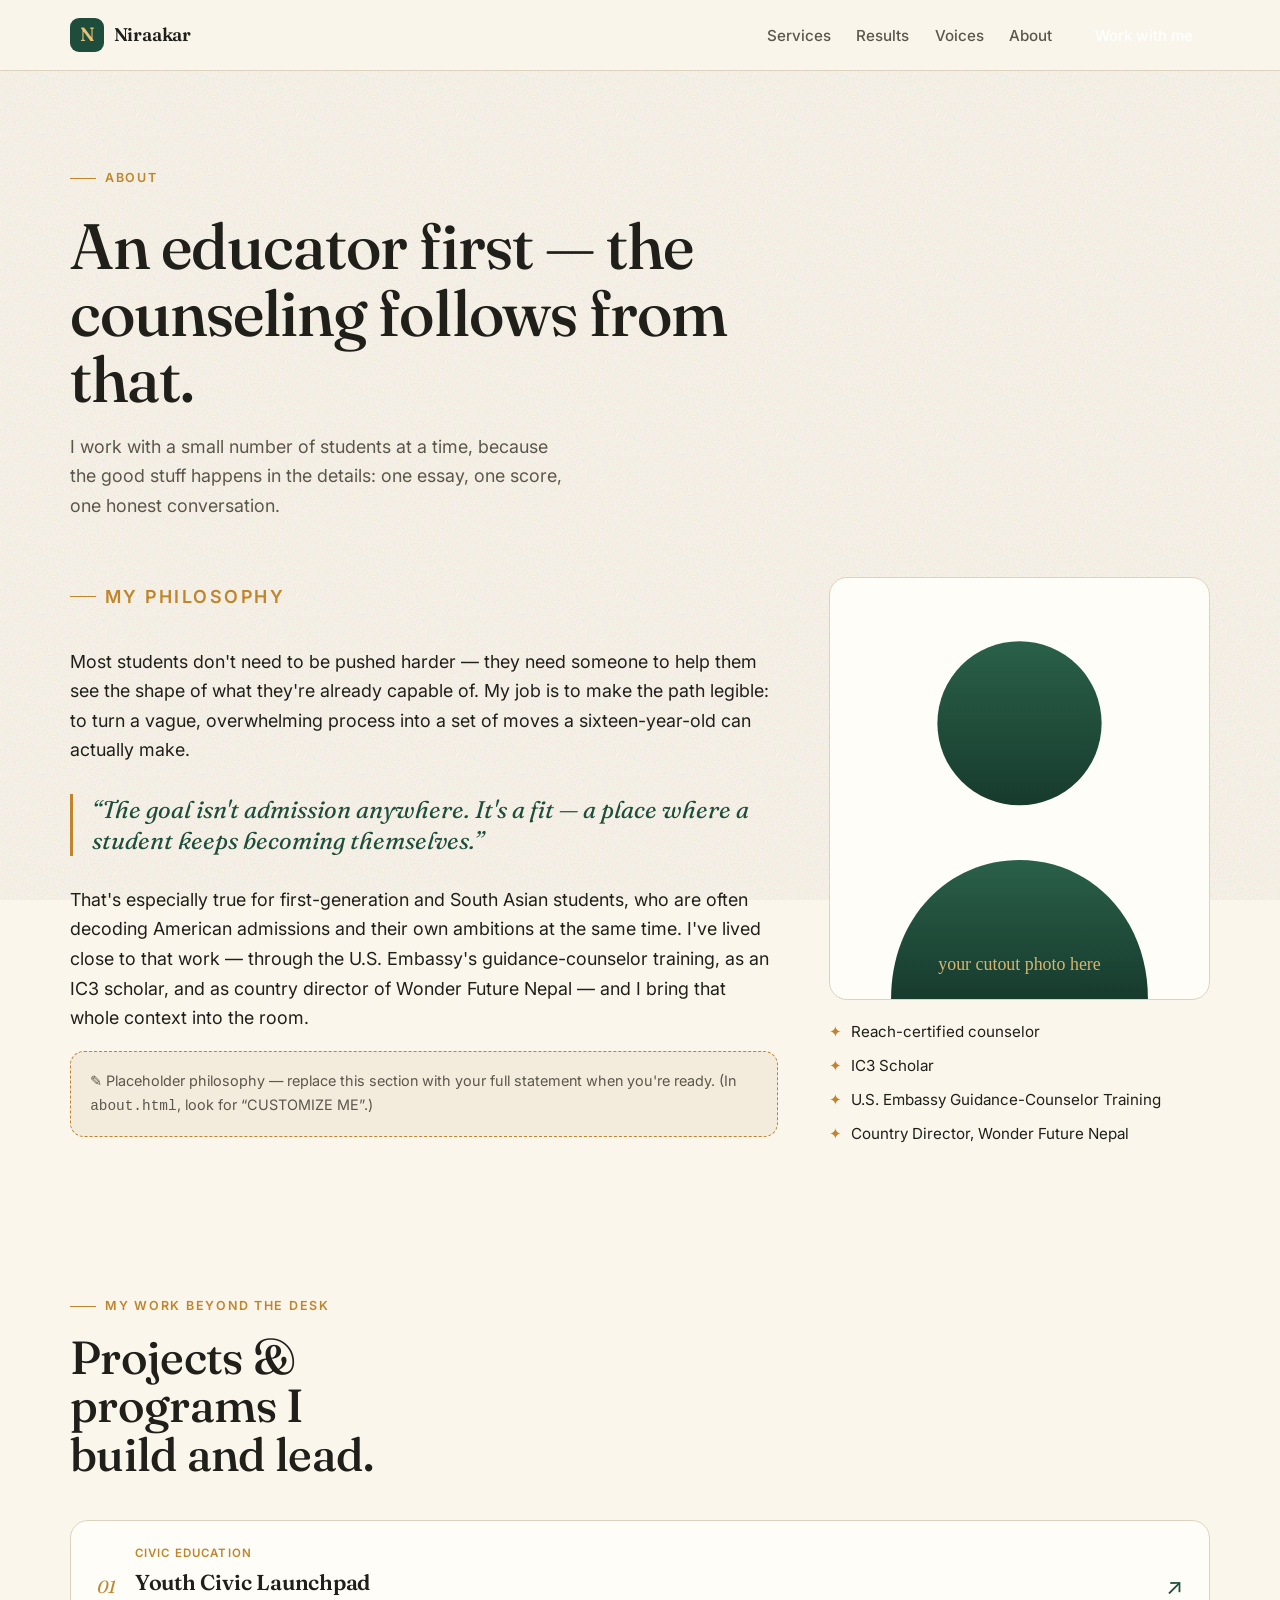
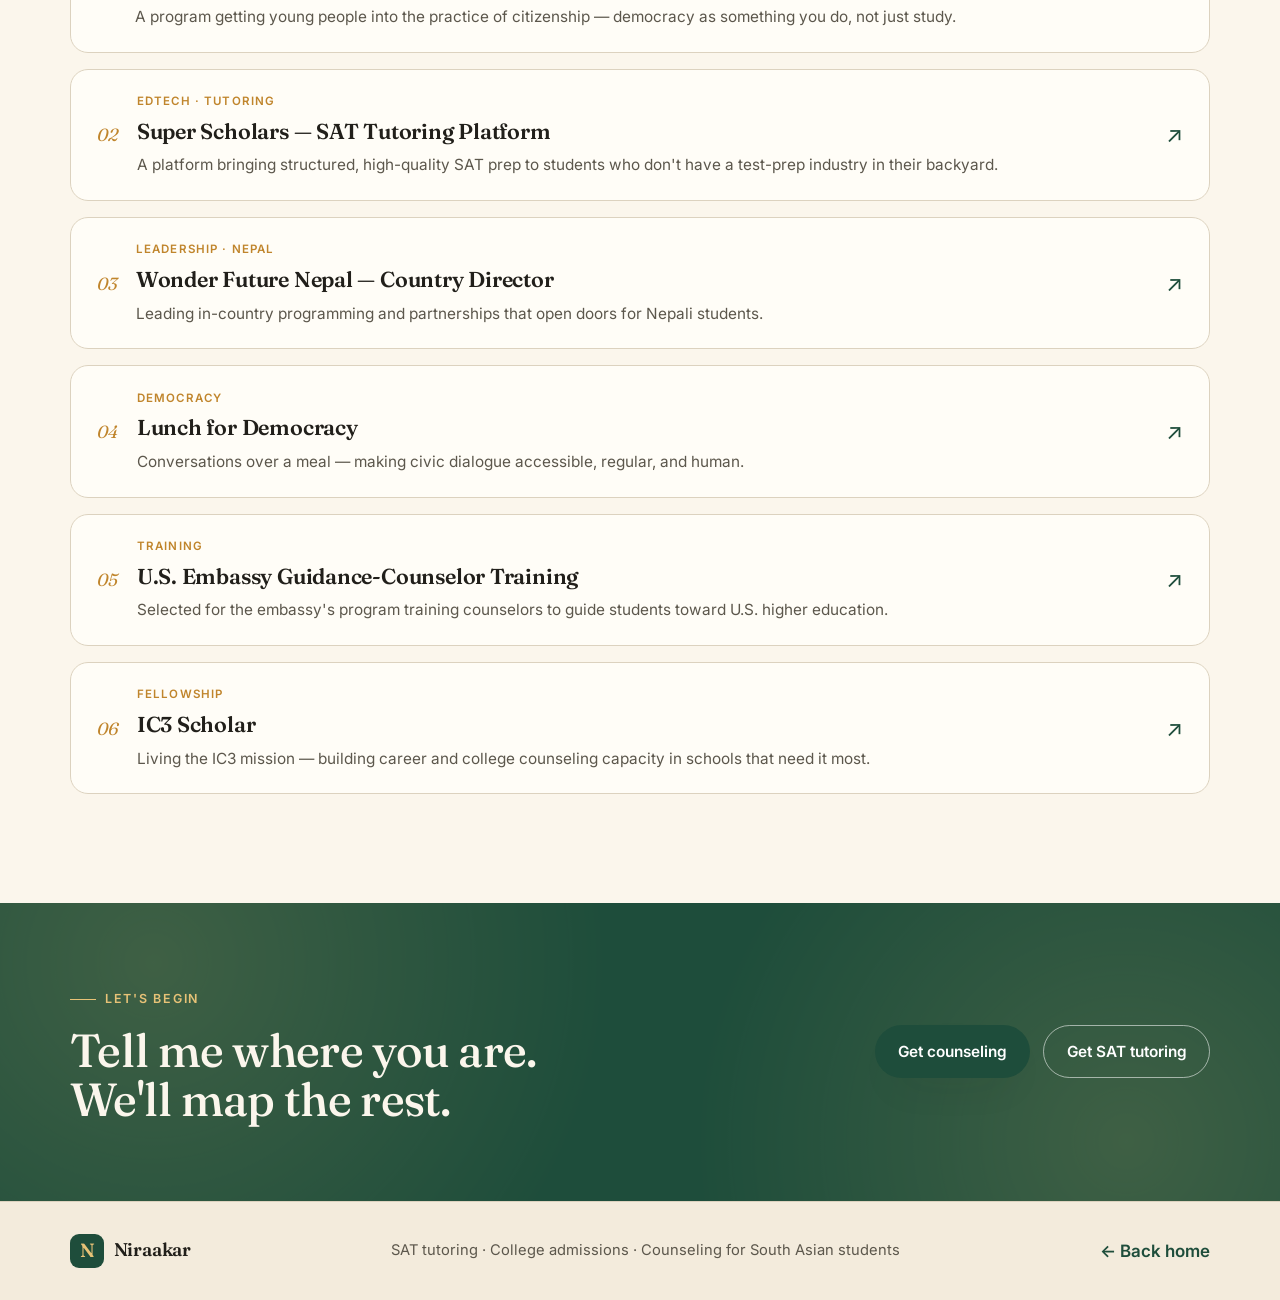
==== about.html @ 90271ba2 "Add tutoring & counseling personal website Editorial static site (no build step) with: - Hero: crede" ====
<!DOCTYPE html>
<html lang="en">
<head>
  <meta charset="UTF-8" />
  <meta name="viewport" content="width=device-width, initial-scale=1.0" />
  <title>About — Niraakar</title>
  <meta name="description" content="The philosophy and projects behind Niraakar's tutoring and college counseling practice." />
  <link rel="preconnect" href="https://fonts.googleapis.com" />
  <link rel="preconnect" href="https://fonts.gstatic.com" crossorigin />
  <link href="https://fonts.googleapis.com/css2?family=Fraunces:ital,opsz,wght@0,9..144,400;0,9..144,500;0,9..144,600;1,9..144,400&family=Inter:wght@400;500;600&display=swap" rel="stylesheet" />
  <link rel="stylesheet" href="assets/css/styles.css" />
  <link rel="icon" href="assets/img/favicon.svg" type="image/svg+xml" />
</head>
<body>
  <div class="grain" aria-hidden="true"></div>

  <header class="site-head">
    <nav class="nav wrap">
      <a class="brand" href="index.html">
        <span class="brand-mark">N</span>
        <span class="brand-name">Niraakar</span>
      </a>
      <div class="nav-links">
        <a href="index.html#services">Services</a>
        <a href="index.html#results">Results</a>
        <a href="index.html#voices">Voices</a>
        <a href="about.html">About</a>
        <a class="btn btn-sm" href="index.html#contact">Work with me</a>
      </div>
    </nav>
  </header>

  <main>
    <!-- ===================== ABOUT HEADER ===================== -->
    <section class="page-hero wrap">
      <p class="eyebrow"><span class="tick"></span> About</p>
      <h1 class="display">An educator first — the counseling follows from that.</h1>
      <p class="lede">I work with a small number of students at a time, because the
        good stuff happens in the details: one essay, one score, one honest conversation.</p>
    </section>

    <!-- ===================== PHILOSOPHY ===================== -->
    <section class="about-grid wrap">
      <div class="philosophy">
        <p class="eyebrow"><span class="tick"></span> My philosophy</p>

        <!-- CUSTOMIZE ME: paste your real philosophy here when ready -->
        <p>Most students don't need to be pushed harder — they need someone to help
           them see the shape of what they're already capable of. My job is to make the
           path legible: to turn a vague, overwhelming process into a set of moves a
           sixteen-year-old can actually make.</p>

        <p class="pull">&ldquo;The goal isn't admission anywhere. It's a fit — a place
           where a student keeps becoming themselves.&rdquo;</p>

        <p>That's especially true for first-generation and South Asian students, who
           are often decoding American admissions and their own ambitions at the same time.
           I've lived close to that work — through the U.S. Embassy's guidance-counselor
           training, as an IC3 scholar, and as country director of Wonder Future Nepal —
           and I bring that whole context into the room.</p>

        <div class="note-card">
          ✎ Placeholder philosophy — replace this section with your full statement when
          you're ready. (In <code>about.html</code>, look for &ldquo;CUSTOMIZE ME&rdquo;.)
        </div>
      </div>

      <aside class="about-portrait">
        <!-- CUSTOMIZE ME: a second photo, or reuse the cutout -->
        <img src="assets/img/portrait.svg" alt="Niraakar" />
        <ul class="about-cred-list">
          <li>Reach-certified counselor</li>
          <li>IC3 Scholar</li>
          <li>U.S. Embassy Guidance-Counselor Training</li>
          <li>Country Director, Wonder Future Nepal</li>
        </ul>
      </aside>
    </section>

    <!-- ===================== PROJECTS ===================== -->
    <section class="projects wrap">
      <header class="section-head">
        <p class="eyebrow"><span class="tick"></span> My work beyond the desk</p>
        <h2 class="display">Projects &amp; programs I build and lead.</h2>
      </header>

      <div class="project-list">
        <!-- CUSTOMIZE ME: set the real href on each project -->
        <a class="project" href="#">
          <span class="project-ix">01</span>
          <div>
            <span class="project-tag">Civic education</span>
            <h3>Youth Civic Launchpad</h3>
            <p>A program getting young people into the practice of citizenship — democracy as something you do, not just study.</p>
          </div>
          <span class="project-go">↗</span>
        </a>

        <a class="project" href="#">
          <span class="project-ix">02</span>
          <div>
            <span class="project-tag">EdTech · Tutoring</span>
            <h3>Super Scholars — SAT Tutoring Platform</h3>
            <p>A platform bringing structured, high-quality SAT prep to students who don't have a test-prep industry in their backyard.</p>
          </div>
          <span class="project-go">↗</span>
        </a>

        <a class="project" href="#">
          <span class="project-ix">03</span>
          <div>
            <span class="project-tag">Leadership · Nepal</span>
            <h3>Wonder Future Nepal — Country Director</h3>
            <p>Leading in-country programming and partnerships that open doors for Nepali students.</p>
          </div>
          <span class="project-go">↗</span>
        </a>

        <a class="project" href="#">
          <span class="project-ix">04</span>
          <div>
            <span class="project-tag">Democracy</span>
            <h3>Lunch for Democracy</h3>
            <p>Conversations over a meal — making civic dialogue accessible, regular, and human.</p>
          </div>
          <span class="project-go">↗</span>
        </a>

        <a class="project" href="#">
          <span class="project-ix">05</span>
          <div>
            <span class="project-tag">Training</span>
            <h3>U.S. Embassy Guidance-Counselor Training</h3>
            <p>Selected for the embassy's program training counselors to guide students toward U.S. higher education.</p>
          </div>
          <span class="project-go">↗</span>
        </a>

        <a class="project" href="#">
          <span class="project-ix">06</span>
          <div>
            <span class="project-tag">Fellowship</span>
            <h3>IC3 Scholar</h3>
            <p>Living the IC3 mission — building career and college counseling capacity in schools that need it most.</p>
          </div>
          <span class="project-go">↗</span>
        </a>
      </div>
    </section>

    <!-- ===================== CONTACT CTA ===================== -->
    <section id="contact" class="contact">
      <div class="wrap contact-inner">
        <div>
          <p class="eyebrow eyebrow-light"><span class="tick"></span> Let's begin</p>
          <h2 class="display">Tell me where you are. We'll map the rest.</h2>
        </div>
        <div class="contact-actions">
          <a class="btn btn-primary" href="mailto:i.niraakar@gmail.com?subject=Counseling%20inquiry">Get counseling</a>
          <a class="btn btn-ghost btn-ghost-light" href="mailto:i.niraakar@gmail.com?subject=SAT%20tutoring%20inquiry">Get SAT tutoring</a>
        </div>
      </div>
    </section>
  </main>

  <footer class="site-foot">
    <div class="wrap foot-inner">
      <span class="brand">
        <span class="brand-mark">N</span>
        <span class="brand-name">Niraakar</span>
      </span>
      <p class="foot-note">SAT tutoring · College admissions · Counseling for South Asian students</p>
      <a href="index.html">← Back home</a>
    </div>
  </footer>

  <script src="assets/js/main.js"></script>
</body>
</html>
---- assets/css/styles.css ----
/* =============================================================
   Niraakar — tutoring & counseling
   Hand-built, no framework. Editorial / scholarly with warmth.
   ============================================================= */

:root{
  --paper:      #FBF6EC;   /* warm cream */
  --paper-2:    #F3EBDC;   /* deeper cream band */
  --ink:        #211F1A;   /* soft black */
  --ink-soft:   #5C574C;   /* muted text */
  --green:      #1E4D3B;   /* academic green */
  --green-deep: #173B2D;
  --ochre:      #C0852C;   /* gold accent */
  --ochre-soft: #E7C277;
  --line:       #DcD2bf;   /* hairlines */
  --card:       #FFFDF7;
  --radius:     18px;
  --maxw:       1140px;
  --shadow:     0 18px 40px -24px rgba(33,31,26,.45);
}

*{ box-sizing:border-box; }
html{ scroll-behavior:smooth; }
body{
  margin:0;
  background:var(--paper);
  color:var(--ink);
  font-family:"Inter",system-ui,-apple-system,Segoe UI,Roboto,sans-serif;
  font-size:17px;
  line-height:1.65;
  -webkit-font-smoothing:antialiased;
  overflow-x:hidden;
}

/* ---- paper grain overlay ---- */
.grain{
  position:fixed; inset:0; z-index:1; pointer-events:none; opacity:.5;
  mix-blend-mode:multiply;
  background-image:url("data:image/svg+xml,%3Csvg xmlns='http://www.w3.org/2000/svg' width='160' height='160'%3E%3Cfilter id='n'%3E%3CfeTurbulence type='fractalNoise' baseFrequency='0.85' numOctaves='2' stitchTiles='stitch'/%3E%3C/filter%3E%3Crect width='100%25' height='100%25' filter='url(%23n)' opacity='0.45'/%3E%3C/svg%3E");
}

img{ max-width:100%; display:block; }
a{ color:inherit; }

.wrap{ width:min(var(--maxw),92vw); margin-inline:auto; position:relative; z-index:2; }

/* ---------- typography ---------- */
.display{
  font-family:"Fraunces",Georgia,serif;
  font-weight:500;
  line-height:1.04;
  letter-spacing:-.015em;
  margin:0;
}
.display em{ font-style:italic; color:var(--green); }
h1.display{ font-size:clamp(2.4rem,5.4vw,4rem); }
h2.display{ font-size:clamp(1.9rem,3.8vw,2.9rem); }
h3{ font-family:"Fraunces",serif; font-weight:600; font-size:1.35rem; margin:.2rem 0 .55rem; letter-spacing:-.01em; }

.eyebrow{
  display:inline-flex; align-items:center; gap:.55rem;
  font-size:.78rem; font-weight:600; letter-spacing:.14em; text-transform:uppercase;
  color:var(--ochre); margin:0 0 1.1rem;
}
.eyebrow-light{ color:var(--ochre-soft); }
.tick{ width:26px; height:1px; background:currentColor; display:inline-block; }

.lede{ font-size:1.12rem; color:var(--ink-soft); max-width:46ch; }

/* ---------- buttons ---------- */
.btn{
  --c:var(--green);
  display:inline-flex; align-items:center; gap:.4rem;
  font-weight:600; font-size:.96rem;
  padding:.8rem 1.4rem; border-radius:100px;
  text-decoration:none; cursor:pointer; border:1.5px solid transparent;
  transition:transform .18s ease, box-shadow .18s ease, background .18s ease, color .18s;
}
.btn-sm{ padding:.5rem 1rem; font-size:.86rem; }
.btn-primary{ background:var(--green); color:#fff; box-shadow:var(--shadow); }
.btn-primary:hover{ transform:translateY(-2px); background:var(--green-deep); }
.btn-ghost{ background:transparent; border-color:var(--ink); color:var(--ink); }
.btn-ghost:hover{ transform:translateY(-2px); background:var(--ink); color:var(--paper); }
.btn-ghost-light{ border-color:rgba(255,255,255,.55); color:#fff; }
.btn-ghost-light:hover{ background:#fff; color:var(--green-deep); }

/* ---------- nav ---------- */
.site-head{ position:sticky; top:0; z-index:20;
  background:color-mix(in srgb, var(--paper) 86%, transparent);
  backdrop-filter:blur(8px);
  border-bottom:1px solid var(--line);
}
.nav{ display:flex; align-items:center; justify-content:space-between; padding:.85rem 0; }
.brand{ display:inline-flex; align-items:center; gap:.6rem; text-decoration:none; font-weight:600; }
.brand-mark{
  width:34px; height:34px; display:grid; place-items:center;
  background:var(--green); color:var(--ochre-soft);
  font-family:"Fraunces",serif; font-size:1.2rem; border-radius:9px;
}
.brand-name{ font-family:"Fraunces",serif; font-size:1.15rem; letter-spacing:-.01em; }
.nav-links{ display:flex; align-items:center; gap:1.6rem; }
.nav-links a{ text-decoration:none; font-size:.95rem; font-weight:500; color:var(--ink-soft); }
.nav-links a:hover{ color:var(--ink); }
.nav-links .btn{ color:#fff; }

/* ---------- hero ---------- */
.hero{
  display:grid; grid-template-columns:1.15fr .85fr; gap:clamp(1.5rem,4vw,4rem);
  align-items:center; padding:clamp(3rem,7vw,6rem) 0 clamp(2rem,4vw,3.5rem);
}
.hero-copy h1{ margin:.2rem 0 1.2rem; max-width:16ch; }
.creds{ list-style:none; padding:0; margin:1.8rem 0 2rem; display:grid; gap:.6rem; }
.creds li{ display:flex; align-items:center; gap:.7rem; font-size:.98rem; color:var(--ink); font-weight:500; }
.creds sup{ font-size:.6em; }
.creds-dot{ width:7px; height:7px; border-radius:50%; background:var(--ochre); flex:none;
  box-shadow:0 0 0 4px color-mix(in srgb,var(--ochre) 22%, transparent); }
.cta-row{ display:flex; flex-wrap:wrap; gap:.8rem; }

.hero-portrait{ position:relative; justify-self:center; }
.portrait-frame{ position:relative; width:min(360px,80vw); aspect-ratio:9/10; }
.portrait-frame::before{ /* warm halo */
  content:""; position:absolute; inset:8% 6% -4% 6%;
  background:radial-gradient(60% 60% at 50% 40%, var(--ochre-soft), transparent 72%);
  filter:blur(6px); opacity:.85; z-index:0;
}
.portrait{ position:relative; z-index:2; width:100%; height:100%; object-fit:contain;
  filter:drop-shadow(0 24px 30px rgba(33,31,26,.28)); }
.scribble{ position:absolute; inset:-6% -8%; z-index:1; width:116%; height:112%; }
.scribble path{ fill:none; stroke:var(--green); stroke-width:2.5; opacity:.5;
  stroke-dasharray:6 9; stroke-linecap:round; }
.portrait-badge{
  position:absolute; right:-6%; bottom:6%; z-index:3;
  background:var(--green); color:var(--paper);
  border-radius:14px; padding:.7rem .9rem; display:flex; align-items:center; gap:.6rem;
  box-shadow:var(--shadow); transform:rotate(-3deg);
}
.portrait-badge strong{ font-family:"Fraunces",serif; font-size:2rem; color:var(--ochre-soft); line-height:1; }
.portrait-badge span{ font-size:.72rem; line-height:1.2; }

/* ---------- college marquee ---------- */
.marquee-band{ background:var(--green); color:var(--paper); padding:1.6rem 0 1.9rem;
  position:relative; z-index:2; border-block:1px solid var(--green-deep); }
.band-label{ text-align:center; font-size:.74rem; letter-spacing:.22em; text-transform:uppercase;
  color:var(--ochre-soft); margin:0 0 1.1rem; }
.marquee{ overflow:hidden; -webkit-mask-image:linear-gradient(90deg,transparent,#000 8%,#000 92%,transparent);
  mask-image:linear-gradient(90deg,transparent,#000 8%,#000 92%,transparent); }
.marquee-track{ display:flex; align-items:center; gap:3.4rem; width:max-content;
  animation:scroll 38s linear infinite; }
.marquee:hover .marquee-track{ animation-play-state:paused; }
.marquee-track img{ height:38px; width:auto; opacity:.92;
  filter:brightness(0) invert(1); flex:none; }
@keyframes scroll{ from{ transform:translateX(0);} to{ transform:translateX(-50%);} }
@media (prefers-reduced-motion:reduce){ .marquee-track{ animation:none; flex-wrap:wrap; justify-content:center; } }

/* ---------- services ---------- */
.services{ padding:clamp(3.5rem,7vw,6rem) 0 clamp(2rem,4vw,3rem); }
.section-head{ max-width:30ch; margin-bottom:2.6rem; }
.cards{ display:grid; grid-template-columns:repeat(3,1fr); gap:1.3rem; }
.card{
  background:var(--card); border:1px solid var(--line); border-radius:var(--radius);
  padding:1.8rem 1.6rem 1.6rem; position:relative; overflow:hidden;
  transition:transform .22s ease, box-shadow .22s ease, border-color .22s;
}
.card:hover{ transform:translateY(-5px); box-shadow:var(--shadow); border-color:var(--ochre-soft); }
.card-no{ font-family:"Fraunces",serif; font-style:italic; font-size:1rem; color:var(--ochre); }
.card p{ color:var(--ink-soft); font-size:.99rem; margin:.2rem 0 1.1rem; }
.card-link{ text-decoration:none; font-weight:600; color:var(--green); font-size:.95rem; }
.card-link:hover{ color:var(--ochre); }

/* ---------- results band ---------- */
.results{ padding:clamp(2rem,4vw,3rem) 0; }
.results-inner{ background:var(--paper-2); border:1px solid var(--line); border-radius:24px;
  padding:clamp(2rem,5vw,3.4rem); text-align:center; }
.results-inner .eyebrow{ justify-content:center; }
.results-inner .lede{ margin-inline:auto; }
.results-inner h2{ margin:.4rem 0 1rem; }

/* ---------- testimonials ---------- */
.voices{ padding:clamp(3rem,6vw,5rem) 0; }
.quotes{ display:grid; grid-template-columns:repeat(3,1fr); gap:1.3rem; }
.quote{
  margin:0; background:var(--card); border:1px solid var(--line);
  border-radius:var(--radius); padding:1.6rem; position:relative;
}
.quote-mark{ font-family:"Fraunces",serif; font-size:3.4rem; line-height:.5; color:var(--ochre-soft);
  height:1.4rem; }
.quote blockquote{ margin:0 0 1.4rem; font-size:1.04rem; }
.quote figcaption{ display:flex; align-items:center; gap:.8rem; border-top:1px solid var(--line); padding-top:1rem; }
.quote figcaption img{ width:46px; height:46px; border-radius:50%; object-fit:cover;
  background:var(--paper-2); border:1px solid var(--line); }
.quote figcaption span{ display:flex; flex-direction:column; line-height:1.2; }
.quote figcaption small{ color:var(--ink-soft); }

/* ---------- contact ---------- */
.contact{ background:var(--green); color:var(--paper); margin-top:2rem;
  position:relative; z-index:2; }
.contact::before{ content:""; position:absolute; inset:0; opacity:.16; pointer-events:none;
  background-image:radial-gradient(circle at 12% 20%, var(--ochre-soft) 0, transparent 40%),
                   radial-gradient(circle at 88% 80%, var(--ochre-soft) 0, transparent 38%); }
.contact-inner{ display:flex; flex-wrap:wrap; gap:1.6rem; justify-content:space-between;
  align-items:center; padding:clamp(3rem,6vw,5rem) 0; }
.contact-inner h2{ max-width:18ch; }
.contact-actions{ display:flex; flex-wrap:wrap; gap:.8rem; }

/* ---------- footer ---------- */
.site-foot{ background:var(--paper-2); border-top:1px solid var(--line); }
.foot-inner{ display:flex; flex-wrap:wrap; align-items:center; justify-content:space-between;
  gap:1rem; padding:2rem 0; }
.foot-note{ color:var(--ink-soft); font-size:.92rem; margin:0; }
.foot-inner a{ text-decoration:none; font-weight:600; color:var(--green); }

/* =========================================================
   ABOUT PAGE
   ========================================================= */
.page-hero{ padding:clamp(3rem,7vw,5.5rem) 0 clamp(1.5rem,3vw,2.5rem); }
.page-hero .display{ max-width:18ch; margin:.4rem 0 1.2rem; }
.about-grid{ display:grid; grid-template-columns:1.3fr .7fr; gap:clamp(1.5rem,4vw,3.5rem);
  align-items:start; padding-bottom:clamp(2rem,5vw,4rem); }
.philosophy p{ font-size:1.12rem; }
.philosophy .pull{ font-family:"Fraunces",serif; font-style:italic; font-size:1.5rem;
  color:var(--green); border-left:3px solid var(--ochre); padding-left:1.2rem; margin:1.8rem 0; line-height:1.3; }
.note-card{ background:var(--paper-2); border:1px dashed var(--ochre); border-radius:14px;
  padding:1.1rem 1.2rem; font-size:.9rem; color:var(--ink-soft); }
.about-portrait{ position:sticky; top:90px; }
.about-portrait img{ border-radius:18px; border:1px solid var(--line); background:var(--card); }
.about-cred-list{ list-style:none; padding:0; margin:1.2rem 0 0; display:grid; gap:.55rem; }
.about-cred-list li{ display:flex; gap:.6rem; font-size:.95rem; }
.about-cred-list li::before{ content:"✦"; color:var(--ochre); }

.projects{ padding:clamp(2.5rem,6vw,5rem) 0; }
.project-list{ display:grid; gap:1rem; margin-top:2.4rem; }
.project{
  display:grid; grid-template-columns:auto 1fr auto; gap:1.2rem; align-items:center;
  background:var(--card); border:1px solid var(--line); border-radius:var(--radius);
  padding:1.4rem 1.6rem; text-decoration:none; color:inherit;
  transition:transform .2s ease, box-shadow .2s ease, border-color .2s;
}
.project:hover{ transform:translateX(6px); box-shadow:var(--shadow); border-color:var(--ochre-soft); }
.project-ix{ font-family:"Fraunces",serif; font-style:italic; color:var(--ochre); font-size:1.1rem; }
.project h3{ margin:0 0 .2rem; }
.project p{ margin:0; color:var(--ink-soft); font-size:.96rem; }
.project-go{ font-size:1.4rem; color:var(--green); transition:transform .2s; }
.project:hover .project-go{ transform:translate(3px,-3px); }
.project-tag{ font-size:.72rem; text-transform:uppercase; letter-spacing:.1em; color:var(--ochre);
  font-weight:600; display:block; margin-bottom:.15rem; }

/* ---------- reveal on scroll ---------- */
.reveal{ opacity:0; transform:translateY(18px); transition:opacity .6s ease, transform .6s ease; }
.reveal.in{ opacity:1; transform:none; }

/* ---------- responsive ---------- */
@media (max-width:880px){
  .hero{ grid-template-columns:1fr; text-align:left; }
  .hero-portrait{ order:-1; }
  .cards,.quotes{ grid-template-columns:1fr; }
  .about-grid{ grid-template-columns:1fr; }
  .about-portrait{ position:static; order:-1; max-width:300px; }
  .project{ grid-template-columns:auto 1fr; }
  .project-go{ display:none; }
  .nav-links a:not(.btn){ display:none; }
}
@media (max-width:560px){
  body{ font-size:16px; }
  .portrait-badge{ right:0; }
}
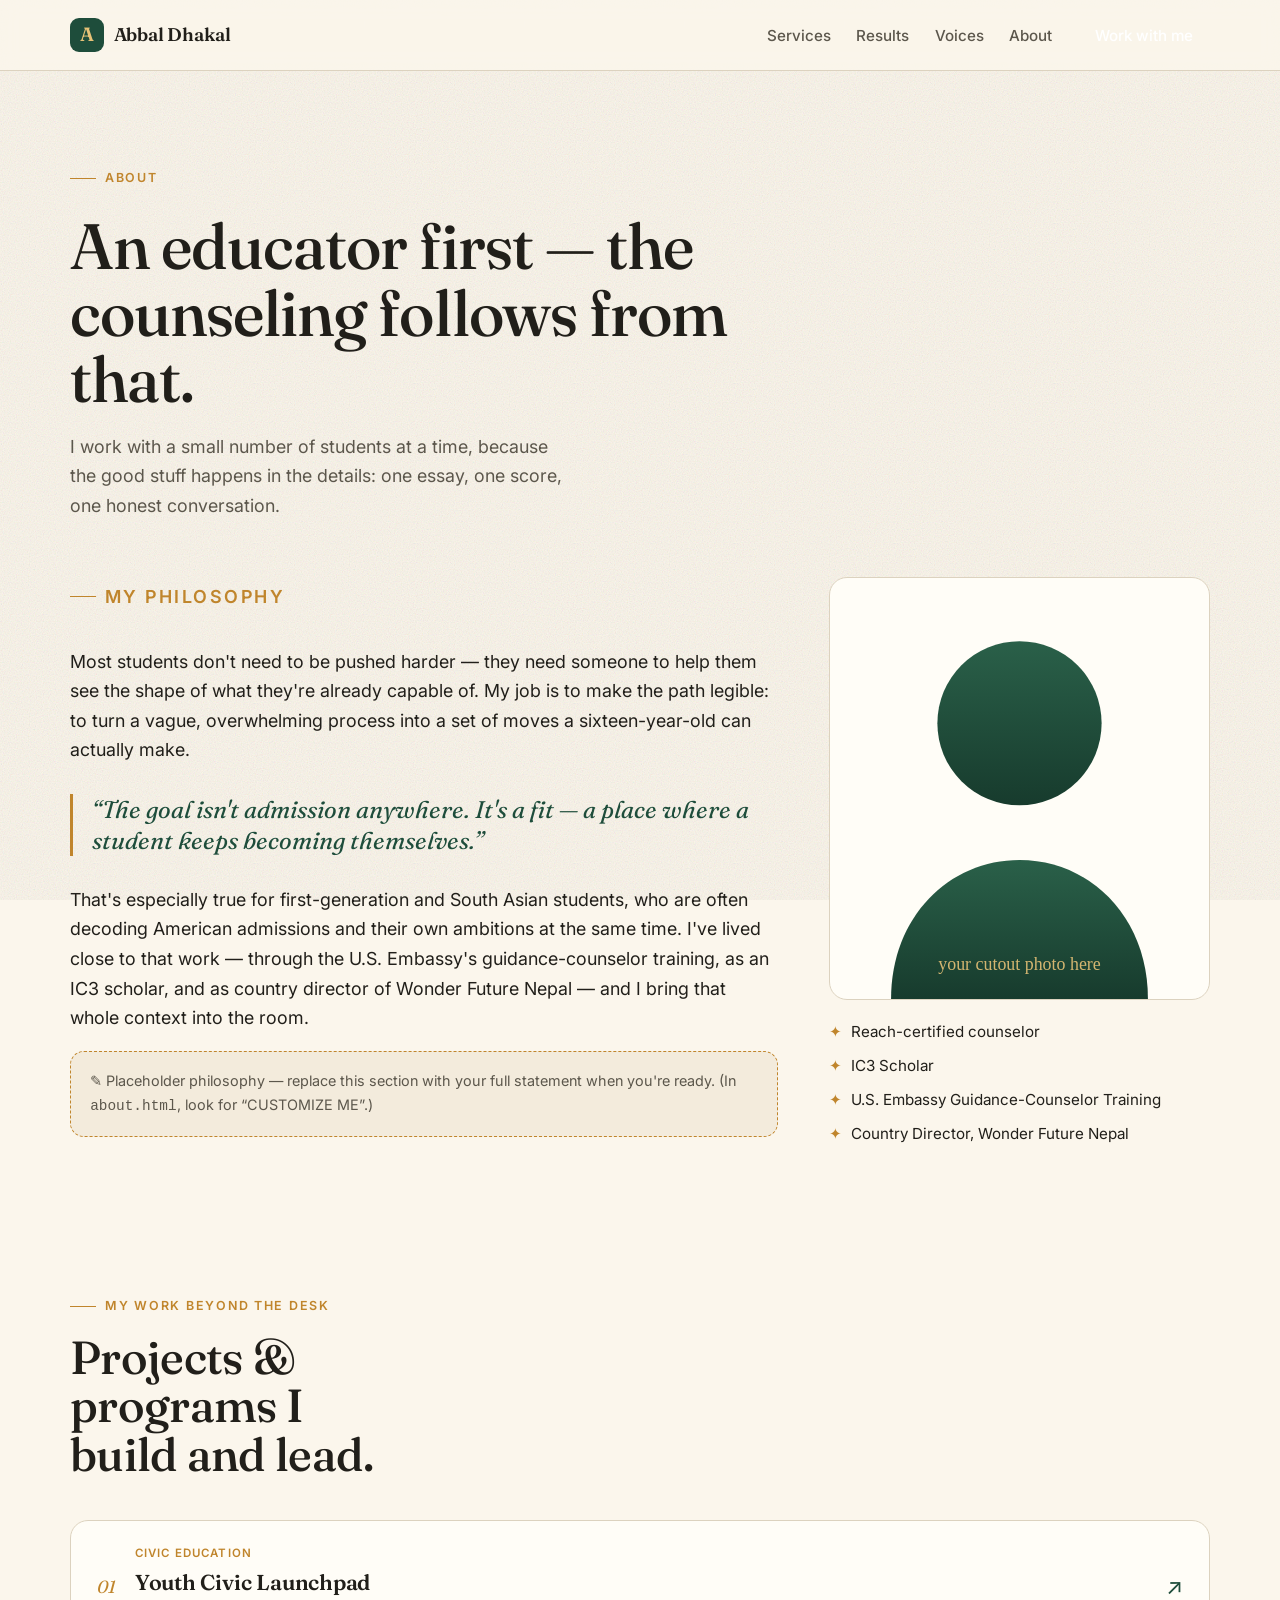
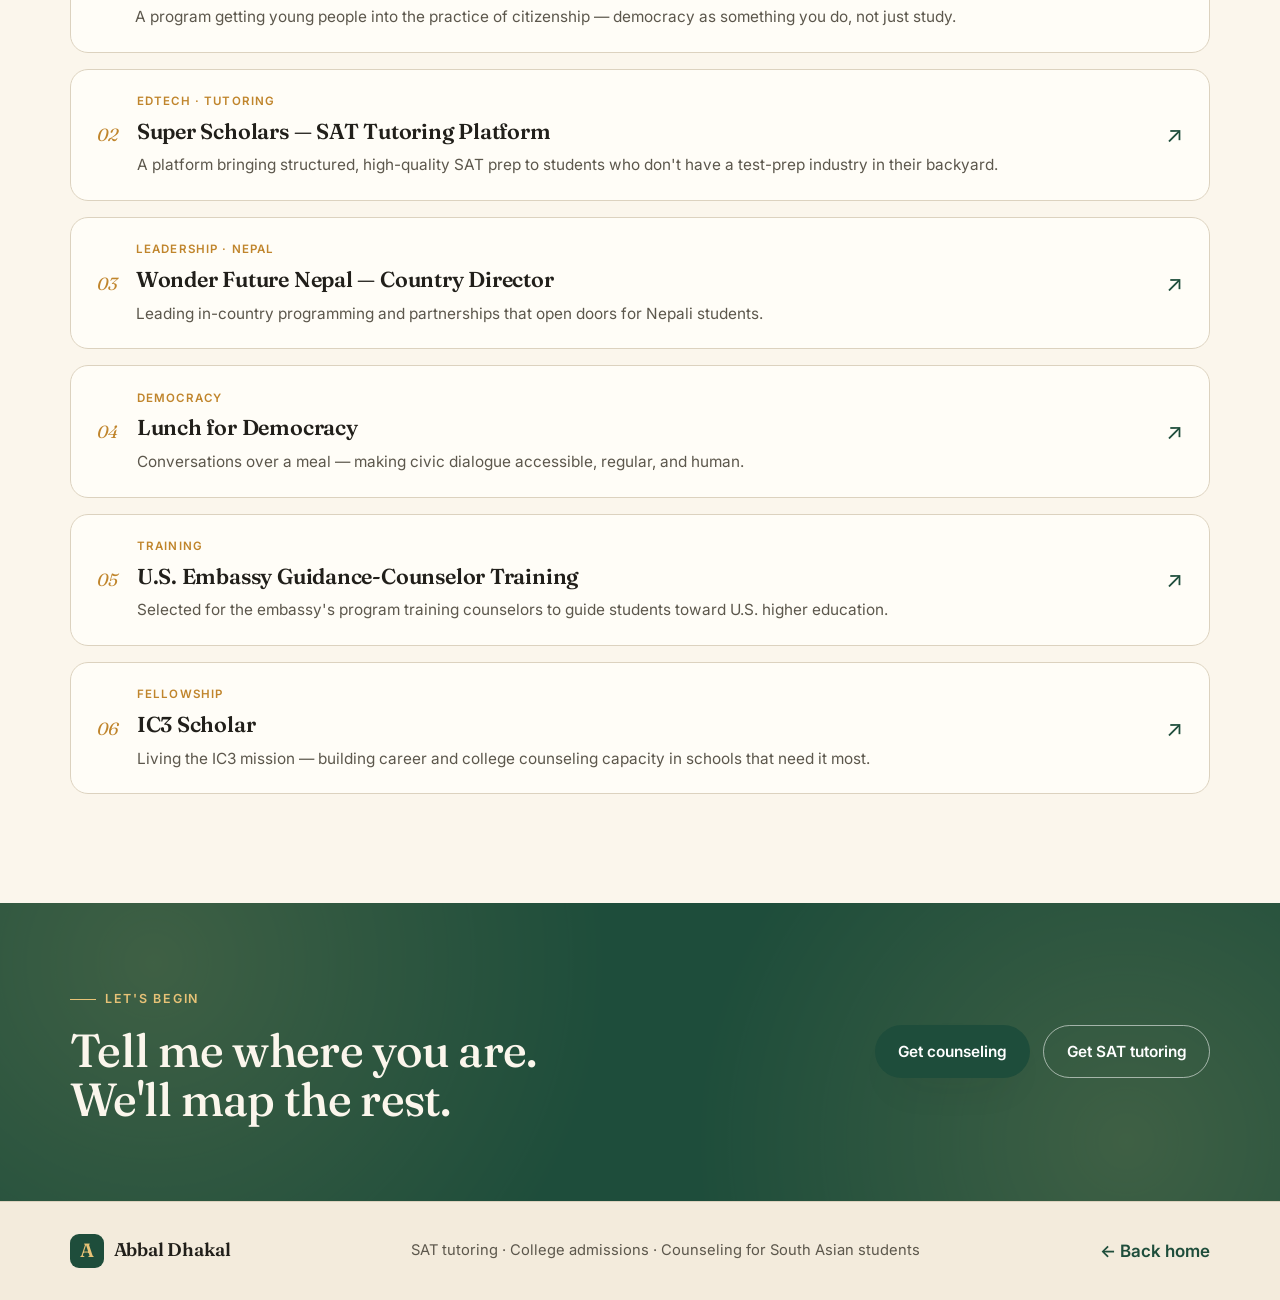
==== commit 1078488b: "Set name to Abbal Dhakal; auto-enable GitHub Pages in deploy Co-Authored-By: Claude Opus 4.8 <norepl" ====
--- a/about.html
+++ b/about.html
@@ -3,8 +3,8 @@
 <head>
   <meta charset="UTF-8" />
   <meta name="viewport" content="width=device-width, initial-scale=1.0" />
-  <title>About — Niraakar</title>
-  <meta name="description" content="The philosophy and projects behind Niraakar's tutoring and college counseling practice." />
+  <title>About — Abbal Dhakal</title>
+  <meta name="description" content="The philosophy and projects behind Abbal Dhakal's tutoring and college counseling practice." />
   <link rel="preconnect" href="https://fonts.googleapis.com" />
   <link rel="preconnect" href="https://fonts.gstatic.com" crossorigin />
   <link href="https://fonts.googleapis.com/css2?family=Fraunces:ital,opsz,wght@0,9..144,400;0,9..144,500;0,9..144,600;1,9..144,400&family=Inter:wght@400;500;600&display=swap" rel="stylesheet" />
@@ -17,8 +17,8 @@
   <header class="site-head">
     <nav class="nav wrap">
       <a class="brand" href="index.html">
-        <span class="brand-mark">N</span>
-        <span class="brand-name">Niraakar</span>
+        <span class="brand-mark">A</span>
+        <span class="brand-name">Abbal Dhakal</span>
       </a>
       <div class="nav-links">
         <a href="index.html#services">Services</a>
@@ -67,7 +67,7 @@
 
       <aside class="about-portrait">
         <!-- CUSTOMIZE ME: a second photo, or reuse the cutout -->
-        <img src="assets/img/portrait.svg" alt="Niraakar" />
+        <img src="assets/img/portrait.svg" alt="Abbal Dhakal" />
         <ul class="about-cred-list">
           <li>Reach-certified counselor</li>
           <li>IC3 Scholar</li>
@@ -166,8 +166,8 @@
   <footer class="site-foot">
     <div class="wrap foot-inner">
       <span class="brand">
-        <span class="brand-mark">N</span>
-        <span class="brand-name">Niraakar</span>
+        <span class="brand-mark">A</span>
+        <span class="brand-name">Abbal Dhakal</span>
       </span>
       <p class="foot-note">SAT tutoring · College admissions · Counseling for South Asian students</p>
       <a href="index.html">← Back home</a>
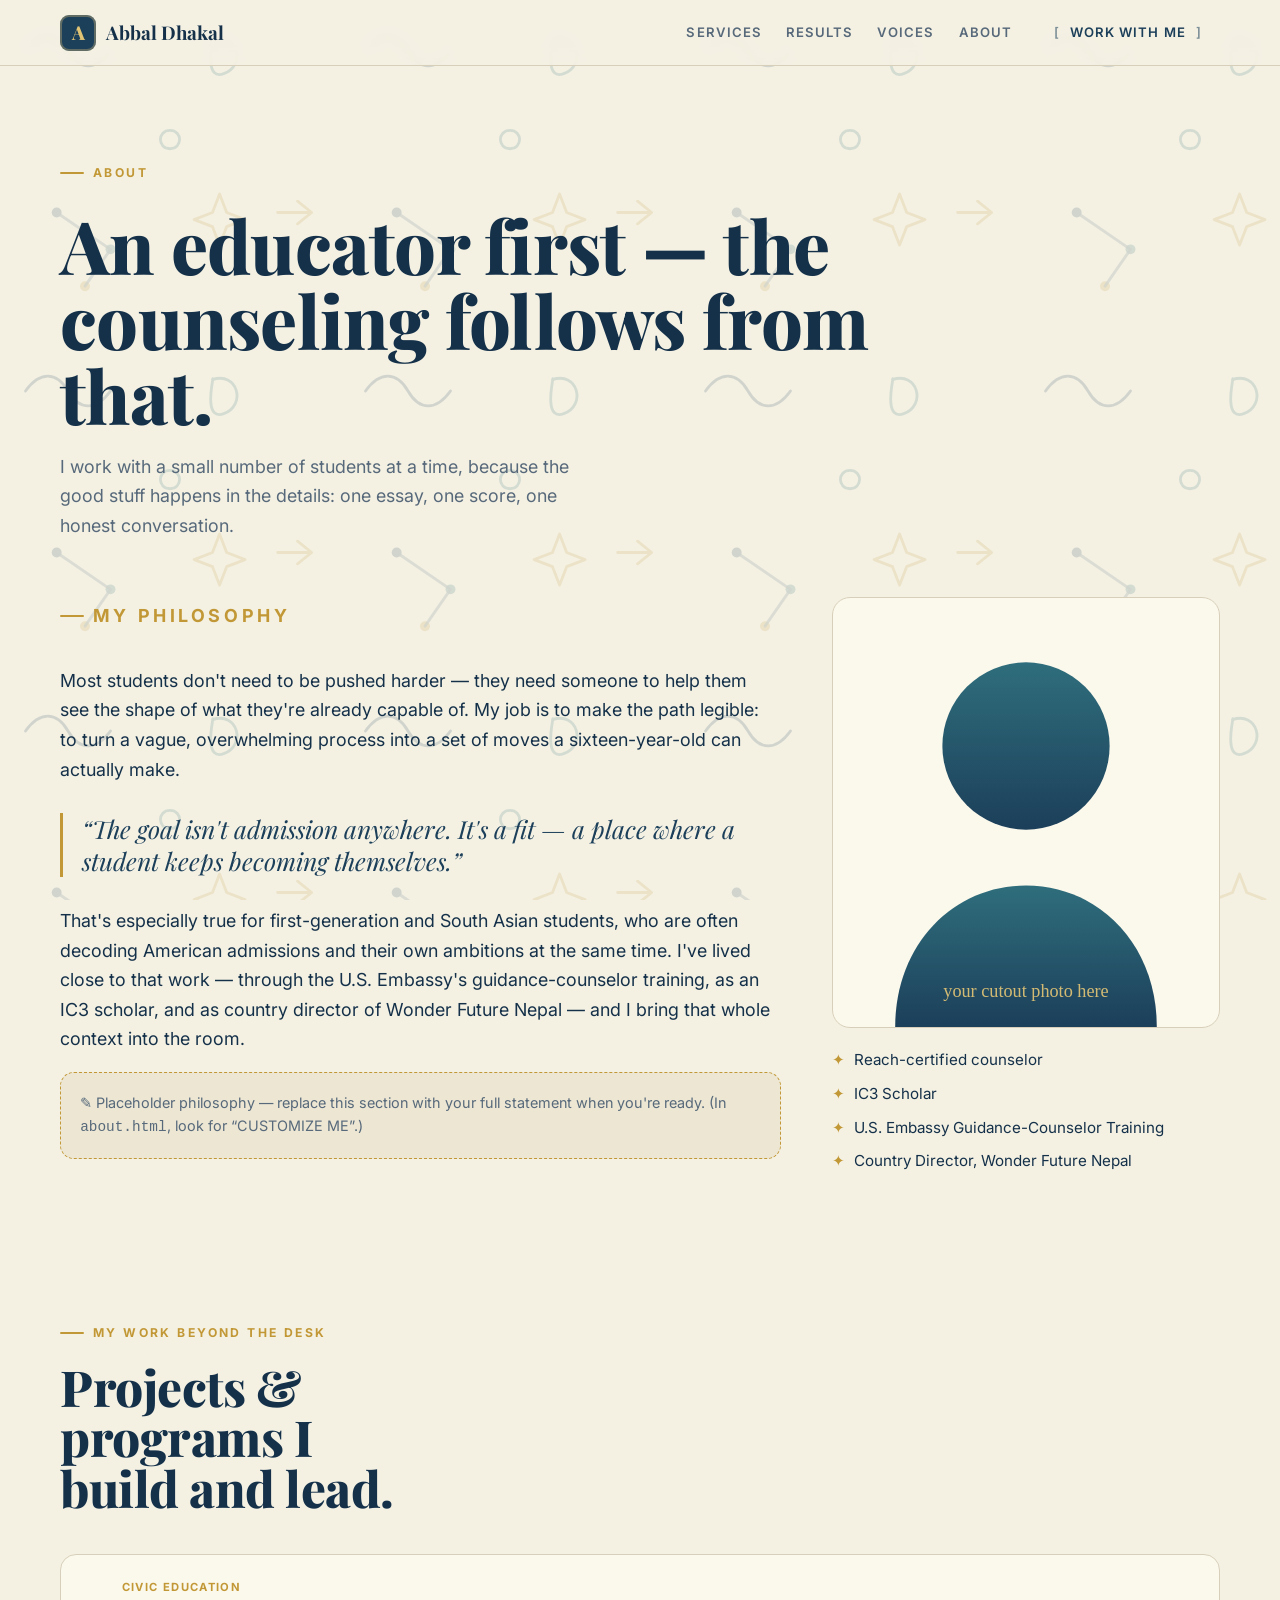
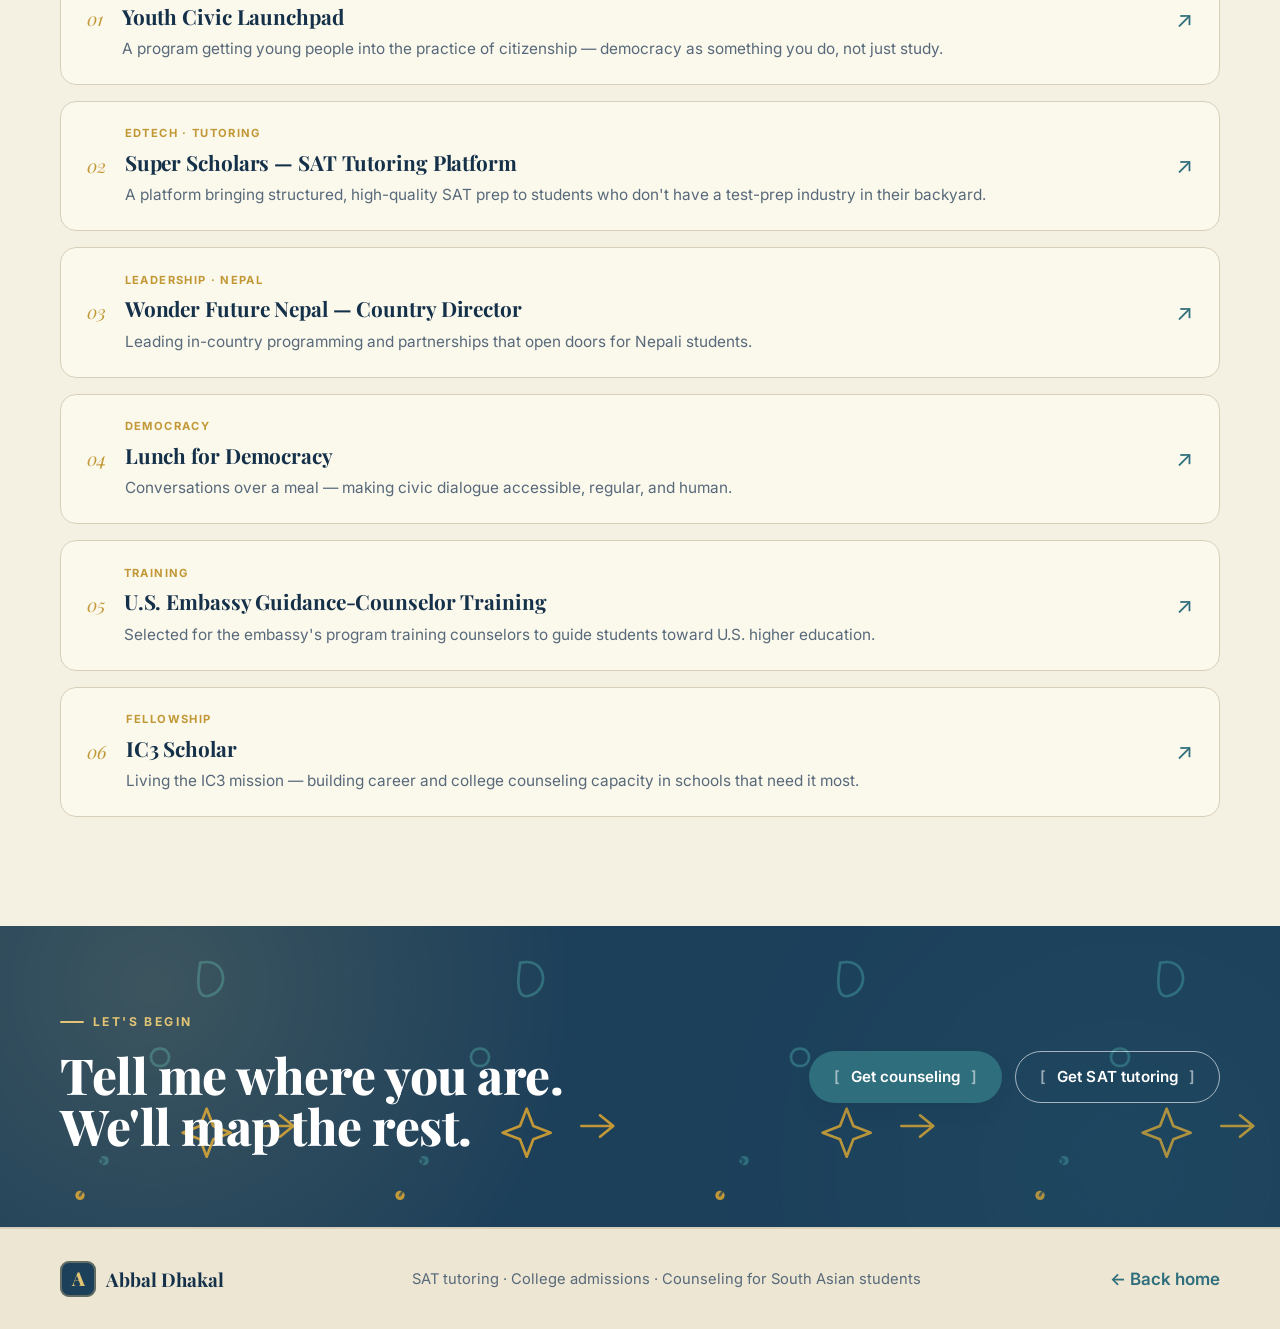
==== commit 8be40873: "Redesign toward hand-drawn 'sketchbook' aesthetic - New palette: cream paper + navy/teal/gold ink - " ====
--- a/about.html
+++ b/about.html
@@ -7,7 +7,7 @@
   <meta name="description" content="The philosophy and projects behind Abbal Dhakal's tutoring and college counseling practice." />
   <link rel="preconnect" href="https://fonts.googleapis.com" />
   <link rel="preconnect" href="https://fonts.gstatic.com" crossorigin />
-  <link href="https://fonts.googleapis.com/css2?family=Fraunces:ital,opsz,wght@0,9..144,400;0,9..144,500;0,9..144,600;1,9..144,400&family=Inter:wght@400;500;600&display=swap" rel="stylesheet" />
+  <link href="https://fonts.googleapis.com/css2?family=Playfair+Display:ital,wght@0,500;0,600;0,700;0,800;0,900;1,500;1,600&family=Fraunces:ital,opsz,wght@0,9..144,400;0,9..144,500;1,9..144,400&family=Inter:wght@400;500;600&display=swap" rel="stylesheet" />
   <link rel="stylesheet" href="assets/css/styles.css" />
   <link rel="icon" href="assets/img/favicon.svg" type="image/svg+xml" />
 </head>
@@ -156,8 +156,8 @@
           <h2 class="display">Tell me where you are. We'll map the rest.</h2>
         </div>
         <div class="contact-actions">
-          <a class="btn btn-primary" href="mailto:i.niraakar@gmail.com?subject=Counseling%20inquiry">Get counseling</a>
-          <a class="btn btn-ghost btn-ghost-light" href="mailto:i.niraakar@gmail.com?subject=SAT%20tutoring%20inquiry">Get SAT tutoring</a>
+          <a class="btn btn-primary" href="mailto:abbal@superscholar.io?subject=Counseling%20inquiry">Get counseling</a>
+          <a class="btn btn-ghost btn-ghost-light" href="mailto:abbal@superscholar.io?subject=SAT%20tutoring%20inquiry">Get SAT tutoring</a>
         </div>
       </div>
     </section>
--- a/assets/css/styles.css
+++ b/assets/css/styles.css
@@ -1,22 +1,29 @@
 /* =============================================================
-   Niraakar — tutoring & counseling
-   Hand-built, no framework. Editorial / scholarly with warmth.
+   Abbal Dhakal — tutoring & counseling
+   "Sketchbook" direction: warm cream paper, navy + teal + gold ink,
+   hand-drawn doodles, bracketed pill buttons, bold serif display.
    ============================================================= */
 
 :root{
-  --paper:      #FBF6EC;   /* warm cream */
-  --paper-2:    #F3EBDC;   /* deeper cream band */
-  --ink:        #211F1A;   /* soft black */
-  --ink-soft:   #5C574C;   /* muted text */
-  --green:      #1E4D3B;   /* academic green */
-  --green-deep: #173B2D;
-  --ochre:      #C0852C;   /* gold accent */
-  --ochre-soft: #E7C277;
-  --line:       #DcD2bf;   /* hairlines */
-  --card:       #FFFDF7;
-  --radius:     18px;
-  --maxw:       1140px;
-  --shadow:     0 18px 40px -24px rgba(33,31,26,.45);
+  --paper:      #F4F1E3;   /* warm cream */
+  --paper-2:    #ECE6D3;   /* deeper band */
+  --ink:        #15314A;   /* deep navy text */
+  --navy:       #1C3F5A;
+  --navy-deep:  #122B3E;
+  --teal:       #2F6E7C;
+  --teal-deep:  #245762;
+  --gold:       #C29836;
+  --gold-soft:  #E2C475;
+  --muted:      #57697A;
+  --line:       #D7CFB9;
+  --card:       #FBF8EC;
+  --radius:     16px;
+  --maxw:       1160px;
+  --shadow:     0 20px 44px -26px rgba(21,49,74,.5);
+  --shadow-sm:  0 10px 24px -16px rgba(21,49,74,.5);
+
+  /* tileable doodle pattern (squiggles, arrows, constellations, sparkles) */
+  --doodles:url("data:image/svg+xml,%3Csvg xmlns='http://www.w3.org/2000/svg' width='240' height='240' viewBox='0 0 240 240'%3E%3Cg fill='none' stroke-width='2' stroke-linecap='round' stroke-linejoin='round'%3E%3Cpath d='M18 36c10-14 22-14 30 0s20 14 30 0' stroke='%231C3F5A'/%3E%3Cpath d='M150 28c18-6 24 18 8 24s-6-30-8-24' stroke='%232F6E7C'/%3E%3Cpath d='M196 150h22m-8-8l10 8-10 8' stroke='%23C29836'/%3E%3Ccircle cx='40' cy='150' r='3.5' fill='%231C3F5A'/%3E%3Ccircle cx='78' cy='176' r='3.5' fill='%232F6E7C'/%3E%3Ccircle cx='60' cy='202' r='3.5' fill='%23C29836'/%3E%3Cpath d='M40 150l38 26M78 176l-18 26' stroke='%231C3F5A' opacity='.7'/%3E%3Cpath d='M150 150l5-13 5 13 13 5-13 5-5 13-5-13-13-5z' stroke='%23C29836'/%3E%3Cpath d='M120 92c9 0 9 13 0 13s-9-13 0-13' stroke='%232F6E7C'/%3E%3C/g%3E%3C/svg%3E");
 }
 
 *{ box-sizing:border-box; }
@@ -32,217 +39,250 @@
   overflow-x:hidden;
 }
 
-/* ---- paper grain overlay ---- */
+/* faint doodle wallpaper behind everything */
 .grain{
-  position:fixed; inset:0; z-index:1; pointer-events:none; opacity:.5;
-  mix-blend-mode:multiply;
-  background-image:url("data:image/svg+xml,%3Csvg xmlns='http://www.w3.org/2000/svg' width='160' height='160'%3E%3Cfilter id='n'%3E%3CfeTurbulence type='fractalNoise' baseFrequency='0.85' numOctaves='2' stitchTiles='stitch'/%3E%3C/filter%3E%3Crect width='100%25' height='100%25' filter='url(%23n)' opacity='0.45'/%3E%3C/svg%3E");
+  position:fixed; inset:0; z-index:0; pointer-events:none;
+  background-image:var(--doodles);
+  background-size:340px 340px;
+  opacity:.16;
 }
 
 img{ max-width:100%; display:block; }
 a{ color:inherit; }
-
 .wrap{ width:min(var(--maxw),92vw); margin-inline:auto; position:relative; z-index:2; }
 
 /* ---------- typography ---------- */
 .display{
-  font-family:"Fraunces",Georgia,serif;
-  font-weight:500;
-  line-height:1.04;
-  letter-spacing:-.015em;
+  font-family:"Playfair Display",Georgia,serif;
+  font-weight:800;
+  line-height:1.02;
+  letter-spacing:-.01em;
   margin:0;
-}
-.display em{ font-style:italic; color:var(--green); }
-h1.display{ font-size:clamp(2.4rem,5.4vw,4rem); }
-h2.display{ font-size:clamp(1.9rem,3.8vw,2.9rem); }
-h3{ font-family:"Fraunces",serif; font-weight:600; font-size:1.35rem; margin:.2rem 0 .55rem; letter-spacing:-.01em; }
+  color:var(--ink);
+}
+.display em{ font-style:italic; font-weight:600; color:var(--teal); }
+h1.display{ font-size:clamp(2.6rem,6vw,4.6rem); }
+h2.display{ font-size:clamp(2rem,4.2vw,3.1rem); }
+h3{ font-family:"Playfair Display",serif; font-weight:700; font-size:1.3rem;
+  margin:.2rem 0 .5rem; letter-spacing:-.005em; color:var(--ink); }
 
 .eyebrow{
   display:inline-flex; align-items:center; gap:.55rem;
-  font-size:.78rem; font-weight:600; letter-spacing:.14em; text-transform:uppercase;
-  color:var(--ochre); margin:0 0 1.1rem;
-}
-.eyebrow-light{ color:var(--ochre-soft); }
-.tick{ width:26px; height:1px; background:currentColor; display:inline-block; }
-
-.lede{ font-size:1.12rem; color:var(--ink-soft); max-width:46ch; }
-
-/* ---------- buttons ---------- */
+  font-size:.76rem; font-weight:700; letter-spacing:.2em; text-transform:uppercase;
+  color:var(--gold); margin:0 0 1.1rem;
+}
+.eyebrow-light{ color:var(--gold-soft); }
+.tick{ width:24px; height:2px; background:currentColor; display:inline-block; border-radius:2px; }
+.lede{ font-size:1.12rem; color:var(--muted); max-width:48ch; }
+
+/* ---------- bracketed pill buttons ---------- */
 .btn{
-  --c:var(--green);
+  position:relative;
   display:inline-flex; align-items:center; gap:.4rem;
-  font-weight:600; font-size:.96rem;
-  padding:.8rem 1.4rem; border-radius:100px;
-  text-decoration:none; cursor:pointer; border:1.5px solid transparent;
-  transition:transform .18s ease, box-shadow .18s ease, background .18s ease, color .18s;
-}
-.btn-sm{ padding:.5rem 1rem; font-size:.86rem; }
-.btn-primary{ background:var(--green); color:#fff; box-shadow:var(--shadow); }
-.btn-primary:hover{ transform:translateY(-2px); background:var(--green-deep); }
-.btn-ghost{ background:transparent; border-color:var(--ink); color:var(--ink); }
-.btn-ghost:hover{ transform:translateY(-2px); background:var(--ink); color:var(--paper); }
-.btn-ghost-light{ border-color:rgba(255,255,255,.55); color:#fff; }
-.btn-ghost-light:hover{ background:#fff; color:var(--green-deep); }
+  font-weight:600; font-size:.95rem; letter-spacing:.01em;
+  padding:.78rem 1.5rem; border-radius:100px;
+  text-decoration:none; cursor:pointer; border:1.6px solid transparent;
+  transition:transform .16s ease, box-shadow .16s ease, background .16s, color .16s;
+}
+.btn::before{ content:"[\00a0"; opacity:.55; font-weight:600; }
+.btn::after{ content:"\00a0]"; opacity:.55; font-weight:600; }
+.btn-sm{ padding:.5rem 1.05rem; font-size:.82rem; }
+
+.btn-primary{ background:var(--teal); color:#fff; box-shadow:var(--shadow-sm); }
+.btn-primary:hover{ transform:translateY(-2px); background:var(--teal-deep);
+  box-shadow:0 14px 30px -14px rgba(47,110,124,.8); }
+.btn-primary:active{ transform:translateY(0); background:var(--navy-deep); }
+
+.btn-ghost{ background:var(--card); border-color:var(--navy); color:var(--navy); }
+.btn-ghost:hover{ transform:translateY(-2px); background:var(--navy); color:var(--paper); }
+.btn-ghost:active{ background:var(--navy-deep); }
+
+.btn-gold{ background:var(--card); border-color:var(--gold); color:var(--ink);
+  box-shadow:0 0 0 4px rgba(194,152,54,.12); }
+.btn-gold:hover{ transform:translateY(-2px); box-shadow:0 0 0 5px rgba(194,152,54,.2),var(--shadow-sm); }
+
+.btn-ghost-light{ background:transparent; border-color:rgba(255,255,255,.6); color:#fff; }
+.btn-ghost-light:hover{ background:#fff; color:var(--teal-deep); }
 
 /* ---------- nav ---------- */
-.site-head{ position:sticky; top:0; z-index:20;
-  background:color-mix(in srgb, var(--paper) 86%, transparent);
+.site-head{ position:sticky; top:0; z-index:30;
+  background:color-mix(in srgb, var(--paper) 88%, transparent);
   backdrop-filter:blur(8px);
-  border-bottom:1px solid var(--line);
-}
-.nav{ display:flex; align-items:center; justify-content:space-between; padding:.85rem 0; }
-.brand{ display:inline-flex; align-items:center; gap:.6rem; text-decoration:none; font-weight:600; }
+  border-bottom:1.5px solid var(--line);
+}
+.nav{ display:flex; align-items:center; justify-content:space-between; padding:.8rem 0; }
+.brand{ display:inline-flex; align-items:center; gap:.6rem; text-decoration:none; }
 .brand-mark{
-  width:34px; height:34px; display:grid; place-items:center;
-  background:var(--green); color:var(--ochre-soft);
-  font-family:"Fraunces",serif; font-size:1.2rem; border-radius:9px;
-}
-.brand-name{ font-family:"Fraunces",serif; font-size:1.15rem; letter-spacing:-.01em; }
-.nav-links{ display:flex; align-items:center; gap:1.6rem; }
-.nav-links a{ text-decoration:none; font-size:.95rem; font-weight:500; color:var(--ink-soft); }
-.nav-links a:hover{ color:var(--ink); }
-.nav-links .btn{ color:#fff; }
+  width:36px; height:36px; display:grid; place-items:center;
+  background:var(--navy); color:var(--gold-soft);
+  font-family:"Playfair Display",serif; font-weight:800; font-size:1.2rem;
+  border-radius:9px; box-shadow:inset 0 0 0 2px rgba(226,196,117,.35);
+}
+.brand-name{ font-family:"Playfair Display",serif; font-weight:700; font-size:1.18rem; color:var(--ink); }
+.nav-links{ display:flex; align-items:center; gap:1.5rem; }
+.nav-links a{ text-decoration:none; font-size:.82rem; font-weight:600; letter-spacing:.08em;
+  text-transform:uppercase; color:var(--muted); }
+.nav-links a:hover{ color:var(--navy); }
+.nav-links .btn{ color:var(--navy); }
+.nav-links .btn:hover{ color:var(--paper); }
 
 /* ---------- hero ---------- */
 .hero{
-  display:grid; grid-template-columns:1.15fr .85fr; gap:clamp(1.5rem,4vw,4rem);
-  align-items:center; padding:clamp(3rem,7vw,6rem) 0 clamp(2rem,4vw,3.5rem);
-}
-.hero-copy h1{ margin:.2rem 0 1.2rem; max-width:16ch; }
-.creds{ list-style:none; padding:0; margin:1.8rem 0 2rem; display:grid; gap:.6rem; }
-.creds li{ display:flex; align-items:center; gap:.7rem; font-size:.98rem; color:var(--ink); font-weight:500; }
+  position:relative;
+  display:grid; grid-template-columns:1.1fr .9fr; gap:clamp(1.5rem,4vw,4rem);
+  align-items:center; padding:clamp(3rem,7vw,6rem) 0 clamp(2.5rem,4vw,4rem);
+}
+.hero-doodles{ position:absolute; inset:-2% -6% 0 -6%; z-index:0; pointer-events:none;
+  color:var(--navy); }
+.hero-doodles svg{ width:100%; height:100%; }
+.hero-copy,.hero-portrait{ position:relative; z-index:2; }
+.hero-copy h1{ margin:.4rem 0 1.1rem; max-width:15ch; }
+.hero-copy h1 .display{ display:inline; }
+
+.creds{ list-style:none; padding:0; margin:1.6rem 0 2rem; display:grid; gap:.55rem; }
+.creds li{ display:flex; align-items:center; gap:.7rem; font-size:.97rem; color:var(--ink); font-weight:500; }
 .creds sup{ font-size:.6em; }
-.creds-dot{ width:7px; height:7px; border-radius:50%; background:var(--ochre); flex:none;
-  box-shadow:0 0 0 4px color-mix(in srgb,var(--ochre) 22%, transparent); }
+.creds-dot{ width:9px; height:9px; flex:none; background:var(--gold);
+  /* hand-drawn star tick */
+  clip-path:polygon(50% 0,61% 39%,100% 50%,61% 61%,50% 100%,39% 61%,0 50%,39% 39%); }
 .cta-row{ display:flex; flex-wrap:wrap; gap:.8rem; }
 
-.hero-portrait{ position:relative; justify-self:center; }
+.hero-portrait{ justify-self:center; }
 .portrait-frame{ position:relative; width:min(360px,80vw); aspect-ratio:9/10; }
-.portrait-frame::before{ /* warm halo */
-  content:""; position:absolute; inset:8% 6% -4% 6%;
-  background:radial-gradient(60% 60% at 50% 40%, var(--ochre-soft), transparent 72%);
-  filter:blur(6px); opacity:.85; z-index:0;
+.portrait-frame::before{
+  content:""; position:absolute; inset:6% 4% -4% 4%;
+  background:radial-gradient(60% 60% at 50% 42%, var(--gold-soft), transparent 70%);
+  filter:blur(8px); opacity:.8; z-index:0;
 }
 .portrait{ position:relative; z-index:2; width:100%; height:100%; object-fit:contain;
-  filter:drop-shadow(0 24px 30px rgba(33,31,26,.28)); }
-.scribble{ position:absolute; inset:-6% -8%; z-index:1; width:116%; height:112%; }
-.scribble path{ fill:none; stroke:var(--green); stroke-width:2.5; opacity:.5;
-  stroke-dasharray:6 9; stroke-linecap:round; }
+  filter:drop-shadow(0 22px 28px rgba(21,49,74,.28)); }
+.scribble{ position:absolute; inset:-7% -9%; z-index:1; width:118%; height:114%; }
+.scribble path{ fill:none; stroke:var(--teal); stroke-width:2.5; opacity:.6;
+  stroke-dasharray:5 10; stroke-linecap:round; }
 .portrait-badge{
-  position:absolute; right:-6%; bottom:6%; z-index:3;
-  background:var(--green); color:var(--paper);
-  border-radius:14px; padding:.7rem .9rem; display:flex; align-items:center; gap:.6rem;
+  position:absolute; right:-5%; bottom:5%; z-index:3;
+  background:var(--navy); color:var(--paper);
+  border-radius:14px; padding:.7rem .95rem; display:flex; align-items:center; gap:.6rem;
   box-shadow:var(--shadow); transform:rotate(-3deg);
 }
-.portrait-badge strong{ font-family:"Fraunces",serif; font-size:2rem; color:var(--ochre-soft); line-height:1; }
+.portrait-badge strong{ font-family:"Playfair Display",serif; font-weight:800;
+  font-size:2rem; color:var(--gold-soft); line-height:1; }
 .portrait-badge span{ font-size:.72rem; line-height:1.2; }
 
 /* ---------- college marquee ---------- */
-.marquee-band{ background:var(--green); color:var(--paper); padding:1.6rem 0 1.9rem;
-  position:relative; z-index:2; border-block:1px solid var(--green-deep); }
-.band-label{ text-align:center; font-size:.74rem; letter-spacing:.22em; text-transform:uppercase;
-  color:var(--ochre-soft); margin:0 0 1.1rem; }
-.marquee{ overflow:hidden; -webkit-mask-image:linear-gradient(90deg,transparent,#000 8%,#000 92%,transparent);
+.marquee-band{ background:var(--navy); color:var(--paper); padding:1.6rem 0 1.9rem;
+  position:relative; z-index:2; border-block:2px solid var(--navy-deep);
+  background-image:var(--doodles); background-size:300px 300px; background-blend-mode:soft-light; }
+.band-label{ text-align:center; font-size:.74rem; letter-spacing:.24em; text-transform:uppercase;
+  color:var(--gold-soft); margin:0 0 1.1rem; }
+.marquee{ overflow:hidden;
+  -webkit-mask-image:linear-gradient(90deg,transparent,#000 8%,#000 92%,transparent);
   mask-image:linear-gradient(90deg,transparent,#000 8%,#000 92%,transparent); }
 .marquee-track{ display:flex; align-items:center; gap:3.4rem; width:max-content;
-  animation:scroll 38s linear infinite; }
+  animation:scroll 40s linear infinite; }
 .marquee:hover .marquee-track{ animation-play-state:paused; }
-.marquee-track img{ height:38px; width:auto; opacity:.92;
-  filter:brightness(0) invert(1); flex:none; }
+.marquee-track img{ height:40px; width:auto; opacity:.95; filter:brightness(0) invert(1); flex:none; }
 @keyframes scroll{ from{ transform:translateX(0);} to{ transform:translateX(-50%);} }
-@media (prefers-reduced-motion:reduce){ .marquee-track{ animation:none; flex-wrap:wrap; justify-content:center; } }
-
-/* ---------- services ---------- */
-.services{ padding:clamp(3.5rem,7vw,6rem) 0 clamp(2rem,4vw,3rem); }
-.section-head{ max-width:30ch; margin-bottom:2.6rem; }
+
+/* ---------- section heading w/ doodle arrow ---------- */
+.services,.voices{ padding:clamp(3.5rem,7vw,6rem) 0 clamp(2rem,4vw,3rem); }
+.section-head{ max-width:32ch; margin-bottom:2.6rem; position:relative; }
+
+/* ---------- services (line-art icon cards) ---------- */
 .cards{ display:grid; grid-template-columns:repeat(3,1fr); gap:1.3rem; }
 .card{
-  background:var(--card); border:1px solid var(--line); border-radius:var(--radius);
-  padding:1.8rem 1.6rem 1.6rem; position:relative; overflow:hidden;
+  background:var(--card); border:1.5px solid var(--line); border-radius:var(--radius);
+  padding:1.7rem 1.6rem 1.5rem; position:relative; overflow:hidden;
   transition:transform .22s ease, box-shadow .22s ease, border-color .22s;
 }
-.card:hover{ transform:translateY(-5px); box-shadow:var(--shadow); border-color:var(--ochre-soft); }
-.card-no{ font-family:"Fraunces",serif; font-style:italic; font-size:1rem; color:var(--ochre); }
-.card p{ color:var(--ink-soft); font-size:.99rem; margin:.2rem 0 1.1rem; }
-.card-link{ text-decoration:none; font-weight:600; color:var(--green); font-size:.95rem; }
-.card-link:hover{ color:var(--ochre); }
+.card:hover{ transform:translateY(-5px); box-shadow:var(--shadow); border-color:var(--gold-soft); }
+.card-ico{ width:46px; height:46px; color:var(--teal); margin-bottom:.6rem; }
+.card-ico svg{ width:100%; height:100%; fill:none; stroke:currentColor;
+  stroke-width:1.6; stroke-linecap:round; stroke-linejoin:round; }
+.card-no{ position:absolute; top:1.2rem; right:1.3rem;
+  font-family:"Playfair Display",serif; font-style:italic; font-size:1.1rem; color:var(--gold); opacity:.8; }
+.card p{ color:var(--muted); font-size:.98rem; margin:.2rem 0 1.1rem; }
+.card-link{ text-decoration:none; font-weight:600; color:var(--teal); font-size:.95rem;
+  border-bottom:2px solid transparent; transition:border-color .2s,color .2s; }
+.card-link:hover{ color:var(--gold); border-color:var(--gold); }
 
 /* ---------- results band ---------- */
 .results{ padding:clamp(2rem,4vw,3rem) 0; }
-.results-inner{ background:var(--paper-2); border:1px solid var(--line); border-radius:24px;
-  padding:clamp(2rem,5vw,3.4rem); text-align:center; }
+.results-inner{ background:var(--paper-2); border:1.5px solid var(--line); border-radius:24px;
+  padding:clamp(2rem,5vw,3.4rem); text-align:center; position:relative; overflow:hidden; }
+.results-inner::before,.results-inner::after{ content:""; position:absolute; width:130px; height:130px;
+  background:var(--doodles); background-size:contain; opacity:.5; }
+.results-inner::before{ top:-10px; left:-10px; }
+.results-inner::after{ bottom:-10px; right:-10px; transform:rotate(180deg); }
 .results-inner .eyebrow{ justify-content:center; }
 .results-inner .lede{ margin-inline:auto; }
 .results-inner h2{ margin:.4rem 0 1rem; }
 
 /* ---------- testimonials ---------- */
-.voices{ padding:clamp(3rem,6vw,5rem) 0; }
 .quotes{ display:grid; grid-template-columns:repeat(3,1fr); gap:1.3rem; }
-.quote{
-  margin:0; background:var(--card); border:1px solid var(--line);
-  border-radius:var(--radius); padding:1.6rem; position:relative;
-}
-.quote-mark{ font-family:"Fraunces",serif; font-size:3.4rem; line-height:.5; color:var(--ochre-soft);
-  height:1.4rem; }
-.quote blockquote{ margin:0 0 1.4rem; font-size:1.04rem; }
-.quote figcaption{ display:flex; align-items:center; gap:.8rem; border-top:1px solid var(--line); padding-top:1rem; }
+.quote{ margin:0; background:var(--card); border:1.5px solid var(--line);
+  border-radius:var(--radius); padding:1.6rem; position:relative; }
+.quote-mark{ font-family:"Playfair Display",serif; font-size:3.6rem; line-height:.5; color:var(--gold-soft); height:1.4rem; }
+.quote blockquote{ margin:0 0 1.4rem; font-size:1.03rem; }
+.quote figcaption{ display:flex; align-items:center; gap:.8rem; border-top:1.5px solid var(--line); padding-top:1rem; }
 .quote figcaption img{ width:46px; height:46px; border-radius:50%; object-fit:cover;
-  background:var(--paper-2); border:1px solid var(--line); }
+  background:var(--paper-2); border:1.5px solid var(--line); }
 .quote figcaption span{ display:flex; flex-direction:column; line-height:1.2; }
-.quote figcaption small{ color:var(--ink-soft); }
+.quote figcaption small{ color:var(--muted); }
 
 /* ---------- contact ---------- */
-.contact{ background:var(--green); color:var(--paper); margin-top:2rem;
-  position:relative; z-index:2; }
+.contact{ background:var(--navy); color:var(--paper); margin-top:2rem; position:relative; z-index:2;
+  background-image:var(--doodles); background-size:320px 320px; }
 .contact::before{ content:""; position:absolute; inset:0; opacity:.16; pointer-events:none;
-  background-image:radial-gradient(circle at 12% 20%, var(--ochre-soft) 0, transparent 40%),
-                   radial-gradient(circle at 88% 80%, var(--ochre-soft) 0, transparent 38%); }
+  background-image:radial-gradient(circle at 12% 20%, var(--gold-soft) 0, transparent 38%),
+                   radial-gradient(circle at 88% 80%, var(--teal) 0, transparent 40%); }
 .contact-inner{ display:flex; flex-wrap:wrap; gap:1.6rem; justify-content:space-between;
-  align-items:center; padding:clamp(3rem,6vw,5rem) 0; }
-.contact-inner h2{ max-width:18ch; }
+  align-items:center; padding:clamp(3rem,6vw,5rem) 0; position:relative; z-index:2; }
+.contact-inner h2{ max-width:18ch; color:#fff; }
+.contact-inner .display em{ color:var(--gold-soft); }
 .contact-actions{ display:flex; flex-wrap:wrap; gap:.8rem; }
 
 /* ---------- footer ---------- */
-.site-foot{ background:var(--paper-2); border-top:1px solid var(--line); }
+.site-foot{ background:var(--paper-2); border-top:2px solid var(--line); }
 .foot-inner{ display:flex; flex-wrap:wrap; align-items:center; justify-content:space-between;
   gap:1rem; padding:2rem 0; }
-.foot-note{ color:var(--ink-soft); font-size:.92rem; margin:0; }
-.foot-inner a{ text-decoration:none; font-weight:600; color:var(--green); }
+.foot-note{ color:var(--muted); font-size:.92rem; margin:0; }
+.foot-inner a{ text-decoration:none; font-weight:600; color:var(--teal); }
 
 /* =========================================================
    ABOUT PAGE
    ========================================================= */
-.page-hero{ padding:clamp(3rem,7vw,5.5rem) 0 clamp(1.5rem,3vw,2.5rem); }
+.page-hero{ padding:clamp(3rem,7vw,5.5rem) 0 clamp(1.5rem,3vw,2.5rem); position:relative; }
 .page-hero .display{ max-width:18ch; margin:.4rem 0 1.2rem; }
 .about-grid{ display:grid; grid-template-columns:1.3fr .7fr; gap:clamp(1.5rem,4vw,3.5rem);
   align-items:start; padding-bottom:clamp(2rem,5vw,4rem); }
 .philosophy p{ font-size:1.12rem; }
-.philosophy .pull{ font-family:"Fraunces",serif; font-style:italic; font-size:1.5rem;
-  color:var(--green); border-left:3px solid var(--ochre); padding-left:1.2rem; margin:1.8rem 0; line-height:1.3; }
-.note-card{ background:var(--paper-2); border:1px dashed var(--ochre); border-radius:14px;
-  padding:1.1rem 1.2rem; font-size:.9rem; color:var(--ink-soft); }
+.philosophy .pull{ font-family:"Playfair Display",serif; font-style:italic; font-size:1.55rem;
+  color:var(--navy); border-left:3px solid var(--gold); padding-left:1.2rem; margin:1.8rem 0; line-height:1.3; }
+.note-card{ background:var(--paper-2); border:1.5px dashed var(--gold); border-radius:14px;
+  padding:1.1rem 1.2rem; font-size:.9rem; color:var(--muted); }
 .about-portrait{ position:sticky; top:90px; }
-.about-portrait img{ border-radius:18px; border:1px solid var(--line); background:var(--card); }
+.about-portrait img{ border-radius:18px; border:1.5px solid var(--line); background:var(--card); }
 .about-cred-list{ list-style:none; padding:0; margin:1.2rem 0 0; display:grid; gap:.55rem; }
 .about-cred-list li{ display:flex; gap:.6rem; font-size:.95rem; }
-.about-cred-list li::before{ content:"✦"; color:var(--ochre); }
+.about-cred-list li::before{ content:"✦"; color:var(--gold); }
 
 .projects{ padding:clamp(2.5rem,6vw,5rem) 0; }
 .project-list{ display:grid; gap:1rem; margin-top:2.4rem; }
 .project{
   display:grid; grid-template-columns:auto 1fr auto; gap:1.2rem; align-items:center;
-  background:var(--card); border:1px solid var(--line); border-radius:var(--radius);
+  background:var(--card); border:1.5px solid var(--line); border-radius:var(--radius);
   padding:1.4rem 1.6rem; text-decoration:none; color:inherit;
   transition:transform .2s ease, box-shadow .2s ease, border-color .2s;
 }
-.project:hover{ transform:translateX(6px); box-shadow:var(--shadow); border-color:var(--ochre-soft); }
-.project-ix{ font-family:"Fraunces",serif; font-style:italic; color:var(--ochre); font-size:1.1rem; }
+.project:hover{ transform:translateX(6px); box-shadow:var(--shadow); border-color:var(--gold-soft); }
+.project-ix{ font-family:"Playfair Display",serif; font-style:italic; color:var(--gold); font-size:1.15rem; }
 .project h3{ margin:0 0 .2rem; }
-.project p{ margin:0; color:var(--ink-soft); font-size:.96rem; }
-.project-go{ font-size:1.4rem; color:var(--green); transition:transform .2s; }
+.project p{ margin:0; color:var(--muted); font-size:.96rem; }
+.project-go{ font-size:1.4rem; color:var(--teal); transition:transform .2s; }
 .project:hover .project-go{ transform:translate(3px,-3px); }
-.project-tag{ font-size:.72rem; text-transform:uppercase; letter-spacing:.1em; color:var(--ochre);
-  font-weight:600; display:block; margin-bottom:.15rem; }
+.project-tag{ font-size:.7rem; text-transform:uppercase; letter-spacing:.12em; color:var(--gold);
+  font-weight:700; display:block; margin-bottom:.15rem; }
 
 /* ---------- reveal on scroll ---------- */
 .reveal{ opacity:0; transform:translateY(18px); transition:opacity .6s ease, transform .6s ease; }
@@ -252,6 +292,7 @@
 @media (max-width:880px){
   .hero{ grid-template-columns:1fr; text-align:left; }
   .hero-portrait{ order:-1; }
+  .hero-doodles{ opacity:.5; }
   .cards,.quotes{ grid-template-columns:1fr; }
   .about-grid{ grid-template-columns:1fr; }
   .about-portrait{ position:static; order:-1; max-width:300px; }
@@ -263,3 +304,7 @@
   body{ font-size:16px; }
   .portrait-badge{ right:0; }
 }
+@media (prefers-reduced-motion:reduce){
+  .marquee-track{ animation:none; flex-wrap:wrap; justify-content:center; }
+  .reveal{ opacity:1; transform:none; transition:none; }
+}
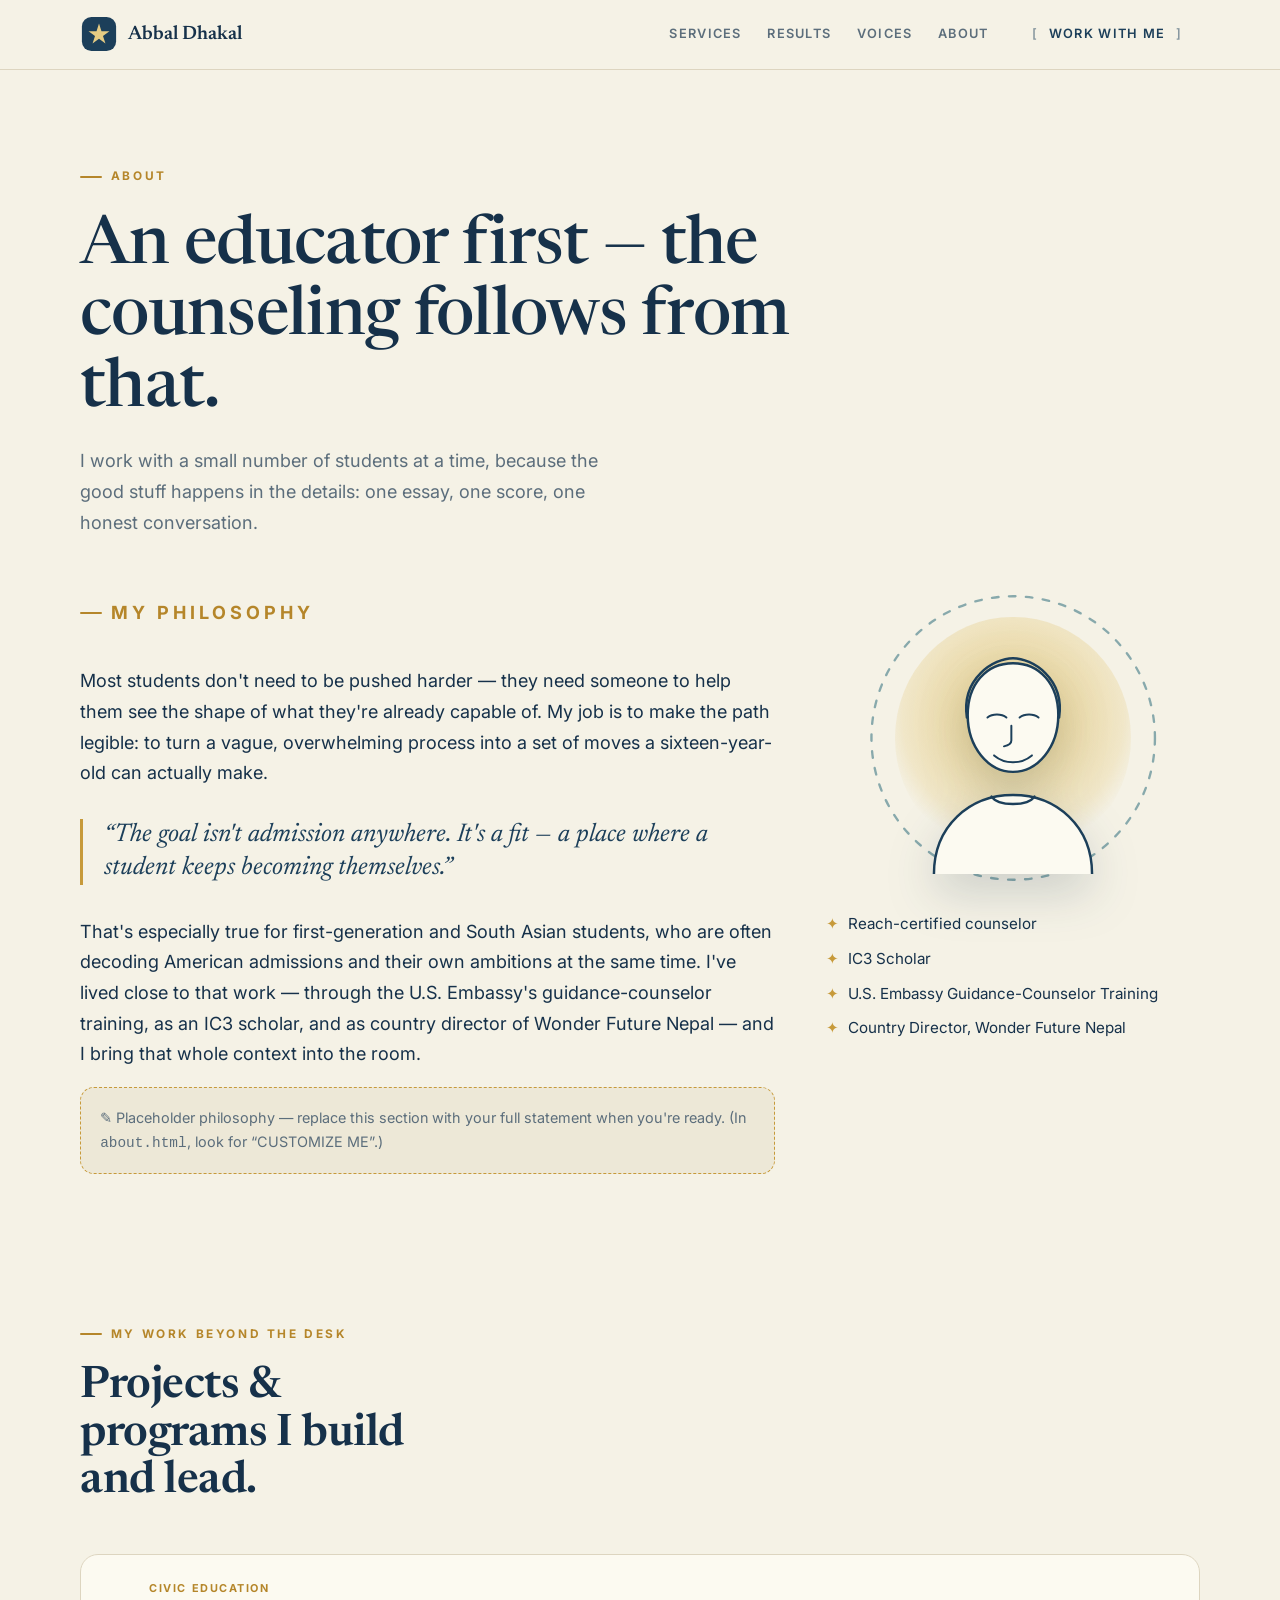
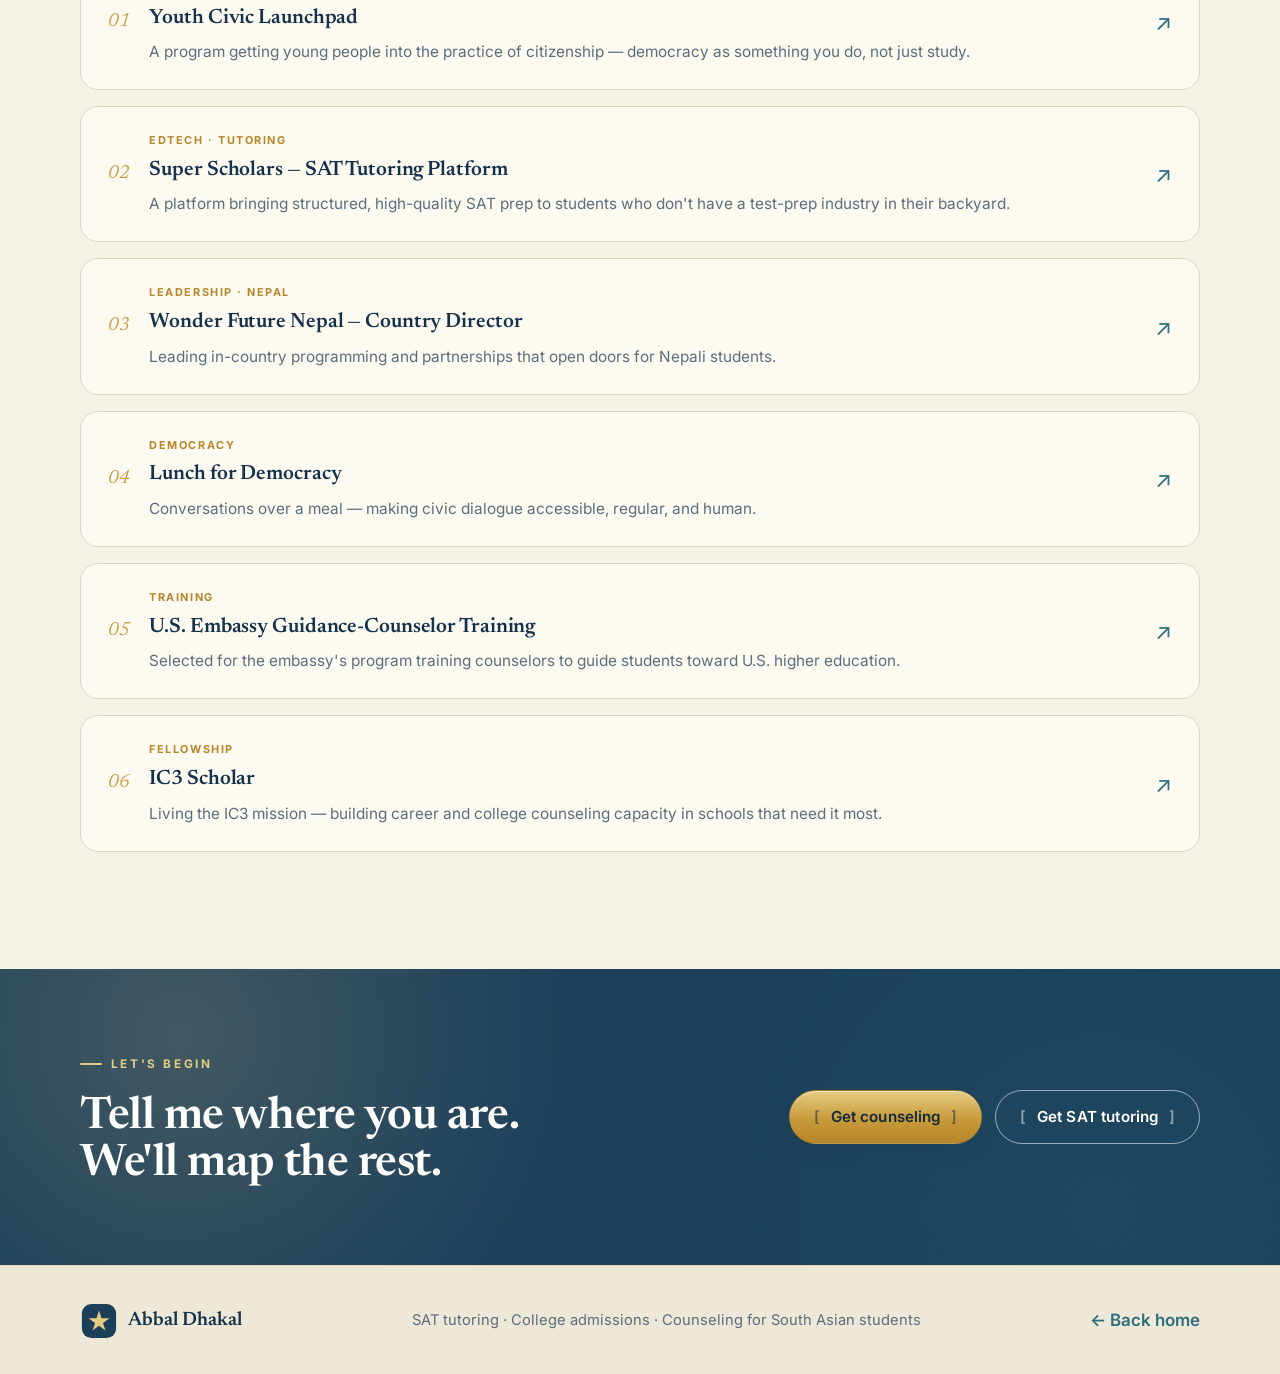
==== commit e8699972: "Cleaner redesign: all-SVG/CSS rendering, golden CTA, anthropic-serif - Serif set to anthropic-serif " ====
--- a/about.html
+++ b/about.html
@@ -7,7 +7,7 @@
   <meta name="description" content="The philosophy and projects behind Abbal Dhakal's tutoring and college counseling practice." />
   <link rel="preconnect" href="https://fonts.googleapis.com" />
   <link rel="preconnect" href="https://fonts.gstatic.com" crossorigin />
-  <link href="https://fonts.googleapis.com/css2?family=Playfair+Display:ital,wght@0,500;0,600;0,700;0,800;0,900;1,500;1,600&family=Fraunces:ital,opsz,wght@0,9..144,400;0,9..144,500;1,9..144,400&family=Inter:wght@400;500;600&display=swap" rel="stylesheet" />
+  <link href="https://fonts.googleapis.com/css2?family=Newsreader:ital,opsz,wght@0,6..72,400;0,6..72,500;0,6..72,600;0,6..72,700;1,6..72,400;1,6..72,500&family=Inter:wght@400;500;600&display=swap" rel="stylesheet" />
   <link rel="stylesheet" href="assets/css/styles.css" />
   <link rel="icon" href="assets/img/favicon.svg" type="image/svg+xml" />
 </head>
@@ -17,7 +17,10 @@
   <header class="site-head">
     <nav class="nav wrap">
       <a class="brand" href="index.html">
-        <span class="brand-mark">A</span>
+        <svg class="brand-logo" viewBox="0 0 40 40" fill="none" aria-hidden="true">
+          <rect x="2" y="2" width="36" height="36" rx="10" fill="#1C3F5A"/>
+          <path d="M20 9l2.6 8H31l-6.8 5 2.6 8L20 25l-6.8 5 2.6-8L9 17h8.4z" fill="#E6CC83"/>
+        </svg>
         <span class="brand-name">Abbal Dhakal</span>
       </a>
       <div class="nav-links">
@@ -66,8 +69,26 @@
       </div>
 
       <aside class="about-portrait">
-        <!-- CUSTOMIZE ME: a second photo, or reuse the cutout -->
-        <img src="assets/img/portrait.svg" alt="Abbal Dhakal" />
+        <div class="portrait-frame">
+          <!-- CUSTOMIZE ME: replace this <svg> with <img ... class="portrait-art"> once you have a photo -->
+          <svg class="portrait-art" viewBox="0 0 320 340" aria-label="Illustration of Abbal Dhakal">
+            <path class="skin" d="M64 340c0-58 43-96 96-96s96 38 96 96z"/>
+            <path class="skin" d="M160 84c33 0 55 26 55 63 0 39-25 69-55 69s-55-30-55-69c0-37 22-63 55-63z"/>
+            <g class="stroke">
+              <path d="M64 340c0-58 43-96 96-96s96 38 96 96"/>
+              <path d="M134 246c8 12 44 12 52 0"/>
+              <path d="M160 84c33 0 55 26 55 63 0 39-25 69-55 69s-55-30-55-69c0-37 22-63 55-63z"/>
+              <path d="M104 150c-7-48 33-72 56-72s63 24 56 72"/>
+            </g>
+            <g class="stroke thin">
+              <path d="M129 150c6-5 17-5 23 0"/>
+              <path d="M168 150c6-5 17-5 23 0"/>
+              <path d="M158 160v18c0 4-4 6-9 7"/>
+              <path d="M137 196c13 11 33 11 46 0"/>
+            </g>
+          </svg>
+          <svg class="scribble" viewBox="0 0 320 320" aria-hidden="true"><circle cx="160" cy="160" r="150"/></svg>
+        </div>
         <ul class="about-cred-list">
           <li>Reach-certified counselor</li>
           <li>IC3 Scholar</li>
@@ -156,7 +177,7 @@
           <h2 class="display">Tell me where you are. We'll map the rest.</h2>
         </div>
         <div class="contact-actions">
-          <a class="btn btn-primary" href="mailto:abbal@superscholar.io?subject=Counseling%20inquiry">Get counseling</a>
+          <a class="btn btn-gold" href="mailto:abbal@superscholar.io?subject=Counseling%20inquiry">Get counseling</a>
           <a class="btn btn-ghost btn-ghost-light" href="mailto:abbal@superscholar.io?subject=SAT%20tutoring%20inquiry">Get SAT tutoring</a>
         </div>
       </div>
@@ -166,7 +187,10 @@
   <footer class="site-foot">
     <div class="wrap foot-inner">
       <span class="brand">
-        <span class="brand-mark">A</span>
+        <svg class="brand-logo" viewBox="0 0 40 40" fill="none" aria-hidden="true">
+          <rect x="2" y="2" width="36" height="36" rx="10" fill="#1C3F5A"/>
+          <path d="M20 9l2.6 8H31l-6.8 5 2.6 8L20 25l-6.8 5 2.6-8L9 17h8.4z" fill="#E6CC83"/>
+        </svg>
         <span class="brand-name">Abbal Dhakal</span>
       </span>
       <p class="foot-note">SAT tutoring · College admissions · Counseling for South Asian students</p>
--- a/assets/css/styles.css
+++ b/assets/css/styles.css
@@ -1,29 +1,30 @@
 /* =============================================================
    Abbal Dhakal — tutoring & counseling
-   "Sketchbook" direction: warm cream paper, navy + teal + gold ink,
-   hand-drawn doodles, bracketed pill buttons, bold serif display.
+   Clean editorial sketchbook: cream paper, navy/teal/gold ink,
+   everything rendered in SVG/CSS (no image files), light doodle accents.
    ============================================================= */
 
 :root{
-  --paper:      #F4F1E3;   /* warm cream */
-  --paper-2:    #ECE6D3;   /* deeper band */
-  --ink:        #15314A;   /* deep navy text */
+  --paper:      #F5F2E6;
+  --paper-2:    #EDE8D7;
+  --ink:        #16314A;
   --navy:       #1C3F5A;
   --navy-deep:  #122B3E;
   --teal:       #2F6E7C;
   --teal-deep:  #245762;
-  --gold:       #C29836;
-  --gold-soft:  #E2C475;
-  --muted:      #57697A;
-  --line:       #D7CFB9;
-  --card:       #FBF8EC;
-  --radius:     16px;
-  --maxw:       1160px;
-  --shadow:     0 20px 44px -26px rgba(21,49,74,.5);
-  --shadow-sm:  0 10px 24px -16px rgba(21,49,74,.5);
-
-  /* tileable doodle pattern (squiggles, arrows, constellations, sparkles) */
-  --doodles:url("data:image/svg+xml,%3Csvg xmlns='http://www.w3.org/2000/svg' width='240' height='240' viewBox='0 0 240 240'%3E%3Cg fill='none' stroke-width='2' stroke-linecap='round' stroke-linejoin='round'%3E%3Cpath d='M18 36c10-14 22-14 30 0s20 14 30 0' stroke='%231C3F5A'/%3E%3Cpath d='M150 28c18-6 24 18 8 24s-6-30-8-24' stroke='%232F6E7C'/%3E%3Cpath d='M196 150h22m-8-8l10 8-10 8' stroke='%23C29836'/%3E%3Ccircle cx='40' cy='150' r='3.5' fill='%231C3F5A'/%3E%3Ccircle cx='78' cy='176' r='3.5' fill='%232F6E7C'/%3E%3Ccircle cx='60' cy='202' r='3.5' fill='%23C29836'/%3E%3Cpath d='M40 150l38 26M78 176l-18 26' stroke='%231C3F5A' opacity='.7'/%3E%3Cpath d='M150 150l5-13 5 13 13 5-13 5-5 13-5-13-13-5z' stroke='%23C29836'/%3E%3Cpath d='M120 92c9 0 9 13 0 13s-9-13 0-13' stroke='%232F6E7C'/%3E%3C/g%3E%3C/svg%3E");
+  --gold:       #C79A3A;
+  --gold-2:     #B5862A;
+  --gold-soft:  #E6CC83;
+  --muted:      #5C6E7C;
+  --line:       #DDD5C0;
+  --card:       #FCFAF1;
+  --radius:     18px;
+  --maxw:       1120px;
+  --shadow:     0 24px 50px -30px rgba(22,49,74,.45);
+  --shadow-sm:  0 12px 26px -18px rgba(22,49,74,.5);
+
+  /* serif: honor anthropic-serif, fall back to a close humanist serif */
+  --serif: "anthropic-serif","Newsreader",Georgia,"Times New Roman",serif;
 }
 
 *{ box-sizing:border-box; }
@@ -34,265 +35,267 @@
   color:var(--ink);
   font-family:"Inter",system-ui,-apple-system,Segoe UI,Roboto,sans-serif;
   font-size:17px;
-  line-height:1.65;
+  line-height:1.7;
   -webkit-font-smoothing:antialiased;
   overflow-x:hidden;
 }
 
-/* faint doodle wallpaper behind everything */
-.grain{
-  position:fixed; inset:0; z-index:0; pointer-events:none;
-  background-image:var(--doodles);
-  background-size:340px 340px;
-  opacity:.16;
-}
+/* very light paper tint — kept clean, no busy wallpaper */
+.grain{ display:none; }
 
 img{ max-width:100%; display:block; }
 a{ color:inherit; }
-.wrap{ width:min(var(--maxw),92vw); margin-inline:auto; position:relative; z-index:2; }
+.wrap{ width:min(var(--maxw),90vw); margin-inline:auto; position:relative; z-index:2; }
 
 /* ---------- typography ---------- */
 .display{
-  font-family:"Playfair Display",Georgia,serif;
-  font-weight:800;
-  line-height:1.02;
+  font-family:var(--serif);
+  font-weight:600;
+  line-height:1.06;
   letter-spacing:-.01em;
   margin:0;
   color:var(--ink);
 }
-.display em{ font-style:italic; font-weight:600; color:var(--teal); }
-h1.display{ font-size:clamp(2.6rem,6vw,4.6rem); }
-h2.display{ font-size:clamp(2rem,4.2vw,3.1rem); }
-h3{ font-family:"Playfair Display",serif; font-weight:700; font-size:1.3rem;
-  margin:.2rem 0 .5rem; letter-spacing:-.005em; color:var(--ink); }
+.display em{ font-style:italic; font-weight:500; color:var(--teal); }
+h1.display{ font-size:clamp(2.5rem,5.6vw,4.2rem); font-weight:500; }
+h2.display{ font-size:clamp(1.9rem,3.8vw,2.8rem); }
+h3{ font-family:var(--serif); font-weight:600; font-size:1.3rem; margin:.1rem 0 .5rem;
+  letter-spacing:-.005em; color:var(--ink); }
 
 .eyebrow{
   display:inline-flex; align-items:center; gap:.55rem;
-  font-size:.76rem; font-weight:700; letter-spacing:.2em; text-transform:uppercase;
-  color:var(--gold); margin:0 0 1.1rem;
+  font-size:.74rem; font-weight:700; letter-spacing:.22em; text-transform:uppercase;
+  color:var(--gold-2); margin:0 0 1.2rem;
 }
 .eyebrow-light{ color:var(--gold-soft); }
-.tick{ width:24px; height:2px; background:currentColor; display:inline-block; border-radius:2px; }
-.lede{ font-size:1.12rem; color:var(--muted); max-width:48ch; }
+.tick{ width:22px; height:2px; background:currentColor; display:inline-block; border-radius:2px; }
+.lede{ font-size:1.13rem; color:var(--muted); max-width:50ch; }
 
 /* ---------- bracketed pill buttons ---------- */
 .btn{
-  position:relative;
-  display:inline-flex; align-items:center; gap:.4rem;
+  position:relative; display:inline-flex; align-items:center; gap:.4rem;
   font-weight:600; font-size:.95rem; letter-spacing:.01em;
-  padding:.78rem 1.5rem; border-radius:100px;
+  padding:.82rem 1.5rem; border-radius:100px;
   text-decoration:none; cursor:pointer; border:1.6px solid transparent;
-  transition:transform .16s ease, box-shadow .16s ease, background .16s, color .16s;
-}
-.btn::before{ content:"[\00a0"; opacity:.55; font-weight:600; }
-.btn::after{ content:"\00a0]"; opacity:.55; font-weight:600; }
+  transition:transform .16s ease, box-shadow .16s ease, background .16s, color .16s, border-color .16s;
+}
+.btn::before{ content:"[\00a0"; opacity:.5; }
+.btn::after{ content:"\00a0]"; opacity:.5; }
 .btn-sm{ padding:.5rem 1.05rem; font-size:.82rem; }
+
+/* golden button — the highlighted CTA */
+.btn-gold{
+  background:linear-gradient(180deg,var(--gold-soft),var(--gold) 55%,var(--gold-2));
+  color:var(--navy-deep); border-color:rgba(150,110,30,.5);
+  box-shadow:inset 0 1px 0 rgba(255,255,255,.5), var(--shadow-sm);
+}
+.btn-gold::before,.btn-gold::after{ opacity:.55; }
+.btn-gold:hover{ transform:translateY(-2px);
+  box-shadow:inset 0 1px 0 rgba(255,255,255,.6), 0 16px 30px -14px rgba(183,134,42,.85); }
+.btn-gold:active{ transform:translateY(0); filter:brightness(.95); }
 
 .btn-primary{ background:var(--teal); color:#fff; box-shadow:var(--shadow-sm); }
 .btn-primary:hover{ transform:translateY(-2px); background:var(--teal-deep);
-  box-shadow:0 14px 30px -14px rgba(47,110,124,.8); }
+  box-shadow:0 16px 30px -14px rgba(47,110,124,.8); }
 .btn-primary:active{ transform:translateY(0); background:var(--navy-deep); }
 
-.btn-ghost{ background:var(--card); border-color:var(--navy); color:var(--navy); }
+.btn-ghost{ background:transparent; border-color:var(--navy); color:var(--navy); }
 .btn-ghost:hover{ transform:translateY(-2px); background:var(--navy); color:var(--paper); }
 .btn-ghost:active{ background:var(--navy-deep); }
 
-.btn-gold{ background:var(--card); border-color:var(--gold); color:var(--ink);
-  box-shadow:0 0 0 4px rgba(194,152,54,.12); }
-.btn-gold:hover{ transform:translateY(-2px); box-shadow:0 0 0 5px rgba(194,152,54,.2),var(--shadow-sm); }
-
-.btn-ghost-light{ background:transparent; border-color:rgba(255,255,255,.6); color:#fff; }
+.btn-ghost-light{ background:transparent; border-color:rgba(255,255,255,.55); color:#fff; }
 .btn-ghost-light:hover{ background:#fff; color:var(--teal-deep); }
 
 /* ---------- nav ---------- */
 .site-head{ position:sticky; top:0; z-index:30;
-  background:color-mix(in srgb, var(--paper) 88%, transparent);
-  backdrop-filter:blur(8px);
-  border-bottom:1.5px solid var(--line);
-}
-.nav{ display:flex; align-items:center; justify-content:space-between; padding:.8rem 0; }
-.brand{ display:inline-flex; align-items:center; gap:.6rem; text-decoration:none; }
-.brand-mark{
-  width:36px; height:36px; display:grid; place-items:center;
-  background:var(--navy); color:var(--gold-soft);
-  font-family:"Playfair Display",serif; font-weight:800; font-size:1.2rem;
-  border-radius:9px; box-shadow:inset 0 0 0 2px rgba(226,196,117,.35);
-}
-.brand-name{ font-family:"Playfair Display",serif; font-weight:700; font-size:1.18rem; color:var(--ink); }
-.nav-links{ display:flex; align-items:center; gap:1.5rem; }
-.nav-links a{ text-decoration:none; font-size:.82rem; font-weight:600; letter-spacing:.08em;
+  background:color-mix(in srgb, var(--paper) 90%, transparent);
+  backdrop-filter:blur(10px); border-bottom:1px solid var(--line); }
+.nav{ display:flex; align-items:center; justify-content:space-between; padding:.9rem 0; }
+.brand{ display:inline-flex; align-items:center; gap:.65rem; text-decoration:none; }
+.brand-logo{ width:38px; height:38px; flex:none; }
+.brand-name{ font-family:var(--serif); font-weight:600; font-size:1.22rem; color:var(--ink); }
+.nav-links{ display:flex; align-items:center; gap:1.6rem; }
+.nav-links a{ text-decoration:none; font-size:.8rem; font-weight:600; letter-spacing:.1em;
   text-transform:uppercase; color:var(--muted); }
 .nav-links a:hover{ color:var(--navy); }
 .nav-links .btn{ color:var(--navy); }
 .nav-links .btn:hover{ color:var(--paper); }
 
 /* ---------- hero ---------- */
-.hero{
-  position:relative;
-  display:grid; grid-template-columns:1.1fr .9fr; gap:clamp(1.5rem,4vw,4rem);
-  align-items:center; padding:clamp(3rem,7vw,6rem) 0 clamp(2.5rem,4vw,4rem);
-}
-.hero-doodles{ position:absolute; inset:-2% -6% 0 -6%; z-index:0; pointer-events:none;
-  color:var(--navy); }
+.hero{ position:relative; display:grid; grid-template-columns:1.05fr .95fr;
+  gap:clamp(1.5rem,5vw,4.5rem); align-items:center;
+  padding:clamp(3.5rem,8vw,7rem) 0 clamp(3rem,5vw,5rem); }
+.hero-doodles{ position:absolute; inset:0 -4%; z-index:0; pointer-events:none; }
 .hero-doodles svg{ width:100%; height:100%; }
 .hero-copy,.hero-portrait{ position:relative; z-index:2; }
-.hero-copy h1{ margin:.4rem 0 1.1rem; max-width:15ch; }
-.hero-copy h1 .display{ display:inline; }
-
-.creds{ list-style:none; padding:0; margin:1.6rem 0 2rem; display:grid; gap:.55rem; }
-.creds li{ display:flex; align-items:center; gap:.7rem; font-size:.97rem; color:var(--ink); font-weight:500; }
+.hero-copy h1{ margin:.5rem 0 1.2rem; max-width:14ch; }
+
+.creds{ list-style:none; padding:0; margin:1.7rem 0 2.1rem; display:grid; gap:.6rem; }
+.creds li{ display:flex; align-items:center; gap:.75rem; font-size:.97rem; color:var(--ink); font-weight:500; }
 .creds sup{ font-size:.6em; }
-.creds-dot{ width:9px; height:9px; flex:none; background:var(--gold);
-  /* hand-drawn star tick */
-  clip-path:polygon(50% 0,61% 39%,100% 50%,61% 61%,50% 100%,39% 61%,0 50%,39% 39%); }
+.creds-star{ width:14px; height:14px; flex:none; color:var(--gold); }
 .cta-row{ display:flex; flex-wrap:wrap; gap:.8rem; }
 
+/* hero portrait — inline SVG illustration, no image file */
 .hero-portrait{ justify-self:center; }
-.portrait-frame{ position:relative; width:min(360px,80vw); aspect-ratio:9/10; }
-.portrait-frame::before{
-  content:""; position:absolute; inset:6% 4% -4% 4%;
-  background:radial-gradient(60% 60% at 50% 42%, var(--gold-soft), transparent 70%);
-  filter:blur(8px); opacity:.8; z-index:0;
-}
-.portrait{ position:relative; z-index:2; width:100%; height:100%; object-fit:contain;
-  filter:drop-shadow(0 22px 28px rgba(21,49,74,.28)); }
-.scribble{ position:absolute; inset:-7% -9%; z-index:1; width:118%; height:114%; }
-.scribble path{ fill:none; stroke:var(--teal); stroke-width:2.5; opacity:.6;
-  stroke-dasharray:5 10; stroke-linecap:round; }
-.portrait-badge{
-  position:absolute; right:-5%; bottom:5%; z-index:3;
-  background:var(--navy); color:var(--paper);
-  border-radius:14px; padding:.7rem .95rem; display:flex; align-items:center; gap:.6rem;
-  box-shadow:var(--shadow); transform:rotate(-3deg);
-}
-.portrait-badge strong{ font-family:"Playfair Display",serif; font-weight:800;
-  font-size:2rem; color:var(--gold-soft); line-height:1; }
+.portrait-frame{ position:relative; width:min(360px,82vw); aspect-ratio:1; }
+.portrait-frame::before{ content:""; position:absolute; inset:8%;
+  border-radius:50%;
+  background:radial-gradient(circle at 50% 42%, var(--gold-soft), color-mix(in srgb,var(--gold-soft) 30%, transparent) 60%, transparent 72%);
+  z-index:0; }
+.portrait-art{ position:relative; z-index:2; width:100%; height:100%; color:var(--navy);
+  filter:drop-shadow(0 18px 24px rgba(22,49,74,.18)); }
+.portrait-art .skin{ fill:var(--card); }
+.portrait-art .stroke{ fill:none; stroke:currentColor; stroke-width:3;
+  stroke-linecap:round; stroke-linejoin:round; }
+.portrait-art .thin{ stroke-width:2.4; }
+.scribble{ position:absolute; inset:-4%; z-index:1; width:108%; height:108%;
+  overflow:visible; }
+.scribble circle{ fill:none; stroke:var(--teal); stroke-width:2.5; opacity:.55;
+  stroke-dasharray:7 11; stroke-linecap:round;
+  animation:spin 60s linear infinite; transform-origin:center; }
+@keyframes spin{ to{ transform:rotate(360deg);} }
+.portrait-frame:hover .scribble circle{ opacity:.85; }
+.portrait-badge{ position:absolute; right:-4%; bottom:4%; z-index:3;
+  background:var(--navy); color:var(--paper); border-radius:14px; padding:.7rem .95rem;
+  display:flex; align-items:center; gap:.6rem; box-shadow:var(--shadow); transform:rotate(-3deg);
+  transition:transform .2s ease; }
+.portrait-frame:hover .portrait-badge{ transform:rotate(-3deg) translateY(-3px); }
+.portrait-badge strong{ font-family:var(--serif); font-weight:600; font-size:2rem;
+  color:var(--gold-soft); line-height:1; }
 .portrait-badge span{ font-size:.72rem; line-height:1.2; }
-
-/* ---------- college marquee ---------- */
-.marquee-band{ background:var(--navy); color:var(--paper); padding:1.6rem 0 1.9rem;
-  position:relative; z-index:2; border-block:2px solid var(--navy-deep);
-  background-image:var(--doodles); background-size:300px 300px; background-blend-mode:soft-light; }
-.band-label{ text-align:center; font-size:.74rem; letter-spacing:.24em; text-transform:uppercase;
-  color:var(--gold-soft); margin:0 0 1.1rem; }
+.portrait-cap{ position:absolute; left:0; right:0; bottom:-2.1rem; text-align:center;
+  font-size:.74rem; color:var(--muted); z-index:3; }
+
+/* sparkles twinkle */
+.spark{ animation:twinkle 3.2s ease-in-out infinite; transform-origin:center; }
+.spark:nth-of-type(2){ animation-delay:1s; }
+.spark:nth-of-type(3){ animation-delay:2s; }
+@keyframes twinkle{ 0%,100%{ opacity:.25; transform:scale(.8);} 50%{ opacity:.9; transform:scale(1.1);} }
+
+/* ---------- college marquee (text chips, no images) ---------- */
+.marquee-band{ background:var(--navy); color:var(--paper); padding:1.7rem 0 2rem;
+  position:relative; z-index:2; }
+.band-label{ text-align:center; font-size:.72rem; letter-spacing:.26em; text-transform:uppercase;
+  color:var(--gold-soft); margin:0 0 1.2rem; }
 .marquee{ overflow:hidden;
-  -webkit-mask-image:linear-gradient(90deg,transparent,#000 8%,#000 92%,transparent);
-  mask-image:linear-gradient(90deg,transparent,#000 8%,#000 92%,transparent); }
-.marquee-track{ display:flex; align-items:center; gap:3.4rem; width:max-content;
-  animation:scroll 40s linear infinite; }
+  -webkit-mask-image:linear-gradient(90deg,transparent,#000 9%,#000 91%,transparent);
+  mask-image:linear-gradient(90deg,transparent,#000 9%,#000 91%,transparent); }
+.marquee-track{ display:flex; align-items:center; width:max-content;
+  animation:scroll 44s linear infinite; }
 .marquee:hover .marquee-track{ animation-play-state:paused; }
-.marquee-track img{ height:40px; width:auto; opacity:.95; filter:brightness(0) invert(1); flex:none; }
+.chip{ font-family:var(--serif); font-size:1.32rem; white-space:nowrap; padding:0 1.9rem;
+  color:#EFEAD9; opacity:.82; position:relative; transition:opacity .2s, color .2s; cursor:default; }
+.chip::after{ content:"✦"; position:absolute; right:-.35em; top:50%; transform:translateY(-50%);
+  font-size:.7rem; color:var(--gold); opacity:.7; }
+.chip:hover{ opacity:1; color:#fff; }
 @keyframes scroll{ from{ transform:translateX(0);} to{ transform:translateX(-50%);} }
 
-/* ---------- section heading w/ doodle arrow ---------- */
-.services,.voices{ padding:clamp(3.5rem,7vw,6rem) 0 clamp(2rem,4vw,3rem); }
-.section-head{ max-width:32ch; margin-bottom:2.6rem; position:relative; }
-
-/* ---------- services (line-art icon cards) ---------- */
-.cards{ display:grid; grid-template-columns:repeat(3,1fr); gap:1.3rem; }
-.card{
-  background:var(--card); border:1.5px solid var(--line); border-radius:var(--radius);
-  padding:1.7rem 1.6rem 1.5rem; position:relative; overflow:hidden;
-  transition:transform .22s ease, box-shadow .22s ease, border-color .22s;
-}
-.card:hover{ transform:translateY(-5px); box-shadow:var(--shadow); border-color:var(--gold-soft); }
-.card-ico{ width:46px; height:46px; color:var(--teal); margin-bottom:.6rem; }
+/* ---------- sections ---------- */
+.services,.voices{ padding:clamp(4rem,8vw,7rem) 0 clamp(2.5rem,4vw,3.5rem); }
+.section-head{ max-width:34ch; margin-bottom:3rem; }
+
+/* services — line-art icon cards */
+.cards{ display:grid; grid-template-columns:repeat(3,1fr); gap:1.4rem; }
+.card{ background:var(--card); border:1px solid var(--line); border-radius:var(--radius);
+  padding:1.9rem 1.7rem 1.7rem; position:relative; overflow:hidden;
+  transition:transform .22s ease, box-shadow .22s ease, border-color .22s; }
+.card:hover{ transform:translateY(-6px); box-shadow:var(--shadow); border-color:var(--gold-soft); }
+.card-ico{ width:48px; height:48px; color:var(--teal); margin-bottom:.8rem; }
 .card-ico svg{ width:100%; height:100%; fill:none; stroke:currentColor;
   stroke-width:1.6; stroke-linecap:round; stroke-linejoin:round; }
-.card-no{ position:absolute; top:1.2rem; right:1.3rem;
-  font-family:"Playfair Display",serif; font-style:italic; font-size:1.1rem; color:var(--gold); opacity:.8; }
-.card p{ color:var(--muted); font-size:.98rem; margin:.2rem 0 1.1rem; }
+.card:hover .card-ico{ color:var(--gold-2); }
+.card-no{ position:absolute; top:1.4rem; right:1.5rem; font-family:var(--serif);
+  font-style:italic; font-size:1.15rem; color:var(--gold); opacity:.75; }
+.card p{ color:var(--muted); font-size:.98rem; margin:.2rem 0 1.2rem; }
 .card-link{ text-decoration:none; font-weight:600; color:var(--teal); font-size:.95rem;
   border-bottom:2px solid transparent; transition:border-color .2s,color .2s; }
-.card-link:hover{ color:var(--gold); border-color:var(--gold); }
-
-/* ---------- results band ---------- */
+.card-link:hover{ color:var(--gold-2); border-color:var(--gold); }
+
+/* results band */
 .results{ padding:clamp(2rem,4vw,3rem) 0; }
-.results-inner{ background:var(--paper-2); border:1.5px solid var(--line); border-radius:24px;
-  padding:clamp(2rem,5vw,3.4rem); text-align:center; position:relative; overflow:hidden; }
-.results-inner::before,.results-inner::after{ content:""; position:absolute; width:130px; height:130px;
-  background:var(--doodles); background-size:contain; opacity:.5; }
-.results-inner::before{ top:-10px; left:-10px; }
-.results-inner::after{ bottom:-10px; right:-10px; transform:rotate(180deg); }
+.results-inner{ background:var(--paper-2); border:1px solid var(--line); border-radius:24px;
+  padding:clamp(2.2rem,5vw,3.6rem); text-align:center; }
 .results-inner .eyebrow{ justify-content:center; }
 .results-inner .lede{ margin-inline:auto; }
 .results-inner h2{ margin:.4rem 0 1rem; }
 
-/* ---------- testimonials ---------- */
-.quotes{ display:grid; grid-template-columns:repeat(3,1fr); gap:1.3rem; }
-.quote{ margin:0; background:var(--card); border:1.5px solid var(--line);
-  border-radius:var(--radius); padding:1.6rem; position:relative; }
-.quote-mark{ font-family:"Playfair Display",serif; font-size:3.6rem; line-height:.5; color:var(--gold-soft); height:1.4rem; }
-.quote blockquote{ margin:0 0 1.4rem; font-size:1.03rem; }
-.quote figcaption{ display:flex; align-items:center; gap:.8rem; border-top:1.5px solid var(--line); padding-top:1rem; }
-.quote figcaption img{ width:46px; height:46px; border-radius:50%; object-fit:cover;
-  background:var(--paper-2); border:1.5px solid var(--line); }
-.quote figcaption span{ display:flex; flex-direction:column; line-height:1.2; }
+/* testimonials — CSS initial badges, no images */
+.quotes{ display:grid; grid-template-columns:repeat(3,1fr); gap:1.4rem; }
+.quote{ margin:0; background:var(--card); border:1px solid var(--line); border-radius:var(--radius);
+  padding:1.7rem; position:relative; transition:transform .2s ease, box-shadow .2s ease; }
+.quote:hover{ transform:translateY(-4px); box-shadow:var(--shadow-sm); }
+.quote-mark{ font-family:var(--serif); font-size:3.6rem; line-height:.5; color:var(--gold-soft); height:1.4rem; }
+.quote blockquote{ margin:0 0 1.4rem; font-size:1.04rem; }
+.quote figcaption{ display:flex; align-items:center; gap:.8rem; border-top:1px solid var(--line); padding-top:1rem; }
+.avatar{ width:44px; height:44px; flex:none; border-radius:50%; display:grid; place-items:center;
+  font-family:var(--serif); font-weight:600; font-size:1.15rem; color:#fff; }
+.avatar-1{ background:var(--navy); }
+.avatar-2{ background:var(--teal); }
+.avatar-3{ background:var(--gold-2); }
+.quote figcaption span{ display:flex; flex-direction:column; line-height:1.25; }
 .quote figcaption small{ color:var(--muted); }
 
-/* ---------- contact ---------- */
-.contact{ background:var(--navy); color:var(--paper); margin-top:2rem; position:relative; z-index:2;
-  background-image:var(--doodles); background-size:320px 320px; }
-.contact::before{ content:""; position:absolute; inset:0; opacity:.16; pointer-events:none;
-  background-image:radial-gradient(circle at 12% 20%, var(--gold-soft) 0, transparent 38%),
-                   radial-gradient(circle at 88% 80%, var(--teal) 0, transparent 40%); }
-.contact-inner{ display:flex; flex-wrap:wrap; gap:1.6rem; justify-content:space-between;
-  align-items:center; padding:clamp(3rem,6vw,5rem) 0; position:relative; z-index:2; }
+/* contact */
+.contact{ background:var(--navy); color:var(--paper); margin-top:2.5rem; position:relative; z-index:2; }
+.contact::before{ content:""; position:absolute; inset:0; opacity:.18; pointer-events:none;
+  background-image:radial-gradient(circle at 14% 22%, var(--gold-soft) 0, transparent 36%),
+                   radial-gradient(circle at 86% 82%, var(--teal) 0, transparent 40%); }
+.contact-inner{ display:flex; flex-wrap:wrap; gap:1.8rem; justify-content:space-between;
+  align-items:center; padding:clamp(3.5rem,6vw,5.5rem) 0; position:relative; z-index:2; }
 .contact-inner h2{ max-width:18ch; color:#fff; }
 .contact-inner .display em{ color:var(--gold-soft); }
 .contact-actions{ display:flex; flex-wrap:wrap; gap:.8rem; }
 
-/* ---------- footer ---------- */
-.site-foot{ background:var(--paper-2); border-top:2px solid var(--line); }
+/* footer */
+.site-foot{ background:var(--paper-2); border-top:1px solid var(--line); }
 .foot-inner{ display:flex; flex-wrap:wrap; align-items:center; justify-content:space-between;
-  gap:1rem; padding:2rem 0; }
+  gap:1rem; padding:2.2rem 0; }
 .foot-note{ color:var(--muted); font-size:.92rem; margin:0; }
 .foot-inner a{ text-decoration:none; font-weight:600; color:var(--teal); }
 
 /* =========================================================
    ABOUT PAGE
    ========================================================= */
-.page-hero{ padding:clamp(3rem,7vw,5.5rem) 0 clamp(1.5rem,3vw,2.5rem); position:relative; }
+.page-hero{ padding:clamp(3.5rem,7vw,5.5rem) 0 clamp(1.5rem,3vw,2.5rem); }
 .page-hero .display{ max-width:18ch; margin:.4rem 0 1.2rem; }
 .about-grid{ display:grid; grid-template-columns:1.3fr .7fr; gap:clamp(1.5rem,4vw,3.5rem);
   align-items:start; padding-bottom:clamp(2rem,5vw,4rem); }
-.philosophy p{ font-size:1.12rem; }
-.philosophy .pull{ font-family:"Playfair Display",serif; font-style:italic; font-size:1.55rem;
-  color:var(--navy); border-left:3px solid var(--gold); padding-left:1.2rem; margin:1.8rem 0; line-height:1.3; }
-.note-card{ background:var(--paper-2); border:1.5px dashed var(--gold); border-radius:14px;
+.philosophy p{ font-size:1.13rem; }
+.philosophy .pull{ font-family:var(--serif); font-style:italic; font-size:1.6rem;
+  color:var(--navy); border-left:3px solid var(--gold); padding-left:1.3rem; margin:1.9rem 0; line-height:1.3; }
+.note-card{ background:var(--paper-2); border:1px dashed var(--gold); border-radius:14px;
   padding:1.1rem 1.2rem; font-size:.9rem; color:var(--muted); }
-.about-portrait{ position:sticky; top:90px; }
-.about-portrait img{ border-radius:18px; border:1.5px solid var(--line); background:var(--card); }
-.about-cred-list{ list-style:none; padding:0; margin:1.2rem 0 0; display:grid; gap:.55rem; }
+.about-portrait{ position:sticky; top:96px; display:grid; gap:.4rem; justify-items:center; }
+.about-portrait .portrait-frame{ width:100%; max-width:280px; }
+.about-cred-list{ list-style:none; padding:0; margin:1.4rem 0 0; display:grid; gap:.55rem; width:100%; }
 .about-cred-list li{ display:flex; gap:.6rem; font-size:.95rem; }
 .about-cred-list li::before{ content:"✦"; color:var(--gold); }
 
 .projects{ padding:clamp(2.5rem,6vw,5rem) 0; }
-.project-list{ display:grid; gap:1rem; margin-top:2.4rem; }
-.project{
-  display:grid; grid-template-columns:auto 1fr auto; gap:1.2rem; align-items:center;
-  background:var(--card); border:1.5px solid var(--line); border-radius:var(--radius);
-  padding:1.4rem 1.6rem; text-decoration:none; color:inherit;
-  transition:transform .2s ease, box-shadow .2s ease, border-color .2s;
-}
+.project-list{ display:grid; gap:1rem; margin-top:2.6rem; }
+.project{ display:grid; grid-template-columns:auto 1fr auto; gap:1.2rem; align-items:center;
+  background:var(--card); border:1px solid var(--line); border-radius:var(--radius);
+  padding:1.5rem 1.7rem; text-decoration:none; color:inherit;
+  transition:transform .2s ease, box-shadow .2s ease, border-color .2s; }
 .project:hover{ transform:translateX(6px); box-shadow:var(--shadow); border-color:var(--gold-soft); }
-.project-ix{ font-family:"Playfair Display",serif; font-style:italic; color:var(--gold); font-size:1.15rem; }
+.project-ix{ font-family:var(--serif); font-style:italic; color:var(--gold); font-size:1.2rem; }
 .project h3{ margin:0 0 .2rem; }
 .project p{ margin:0; color:var(--muted); font-size:.96rem; }
 .project-go{ font-size:1.4rem; color:var(--teal); transition:transform .2s; }
 .project:hover .project-go{ transform:translate(3px,-3px); }
-.project-tag{ font-size:.7rem; text-transform:uppercase; letter-spacing:.12em; color:var(--gold);
-  font-weight:700; display:block; margin-bottom:.15rem; }
-
-/* ---------- reveal on scroll ---------- */
-.reveal{ opacity:0; transform:translateY(18px); transition:opacity .6s ease, transform .6s ease; }
+.project-tag{ font-size:.68rem; text-transform:uppercase; letter-spacing:.14em; color:var(--gold-2);
+  font-weight:700; display:block; margin-bottom:.2rem; }
+
+/* reveal on scroll */
+.reveal{ opacity:0; transform:translateY(16px); transition:opacity .6s ease, transform .6s ease; }
 .reveal.in{ opacity:1; transform:none; }
 
-/* ---------- responsive ---------- */
+/* responsive */
 @media (max-width:880px){
-  .hero{ grid-template-columns:1fr; text-align:left; }
+  .hero{ grid-template-columns:1fr; }
   .hero-portrait{ order:-1; }
-  .hero-doodles{ opacity:.5; }
+  .hero-doodles{ opacity:.45; }
   .cards,.quotes{ grid-template-columns:1fr; }
   .about-grid{ grid-template-columns:1fr; }
   .about-portrait{ position:static; order:-1; max-width:300px; }
@@ -300,11 +303,9 @@
   .project-go{ display:none; }
   .nav-links a:not(.btn){ display:none; }
 }
-@media (max-width:560px){
-  body{ font-size:16px; }
-  .portrait-badge{ right:0; }
-}
+@media (max-width:560px){ body{ font-size:16px; } .portrait-badge{ right:0; } }
 @media (prefers-reduced-motion:reduce){
-  .marquee-track{ animation:none; flex-wrap:wrap; justify-content:center; }
+  .marquee-track,.scribble circle,.spark{ animation:none; }
+  .marquee-track{ flex-wrap:wrap; justify-content:center; }
   .reveal{ opacity:1; transform:none; transition:none; }
 }
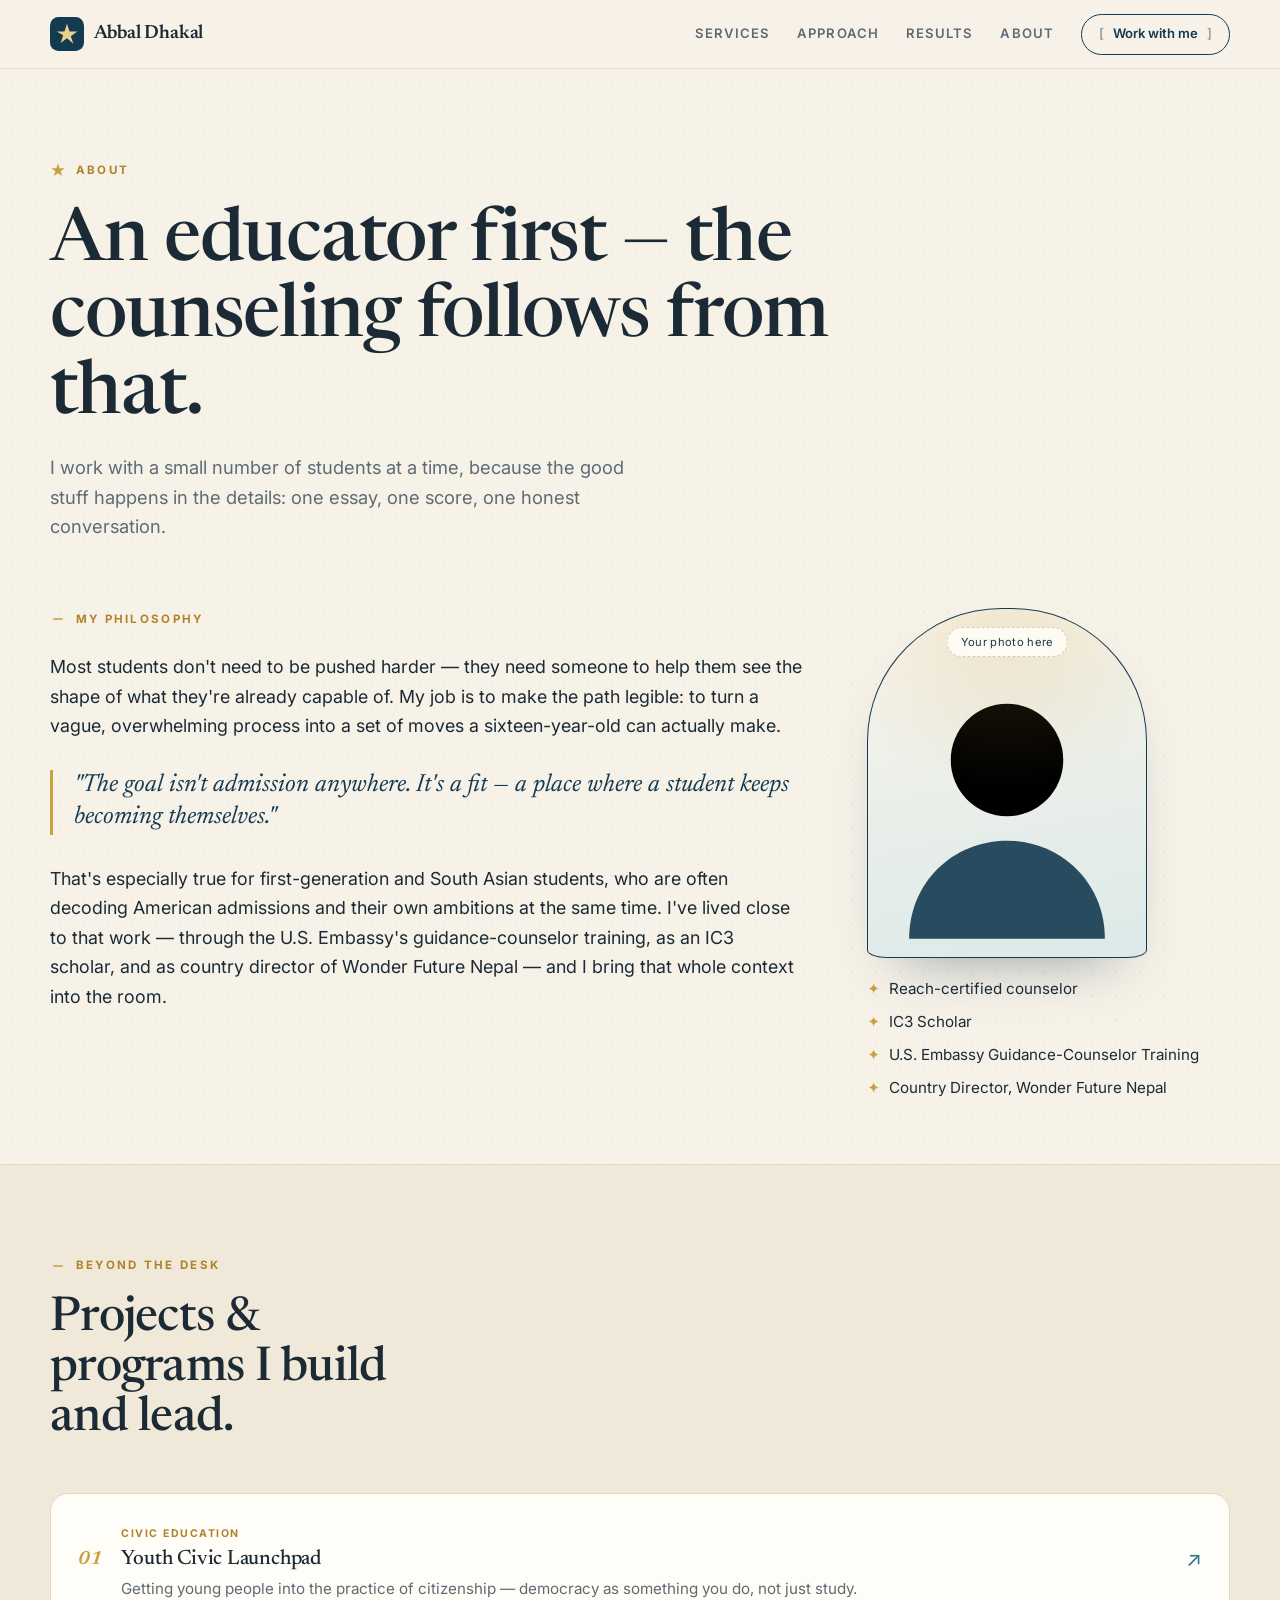
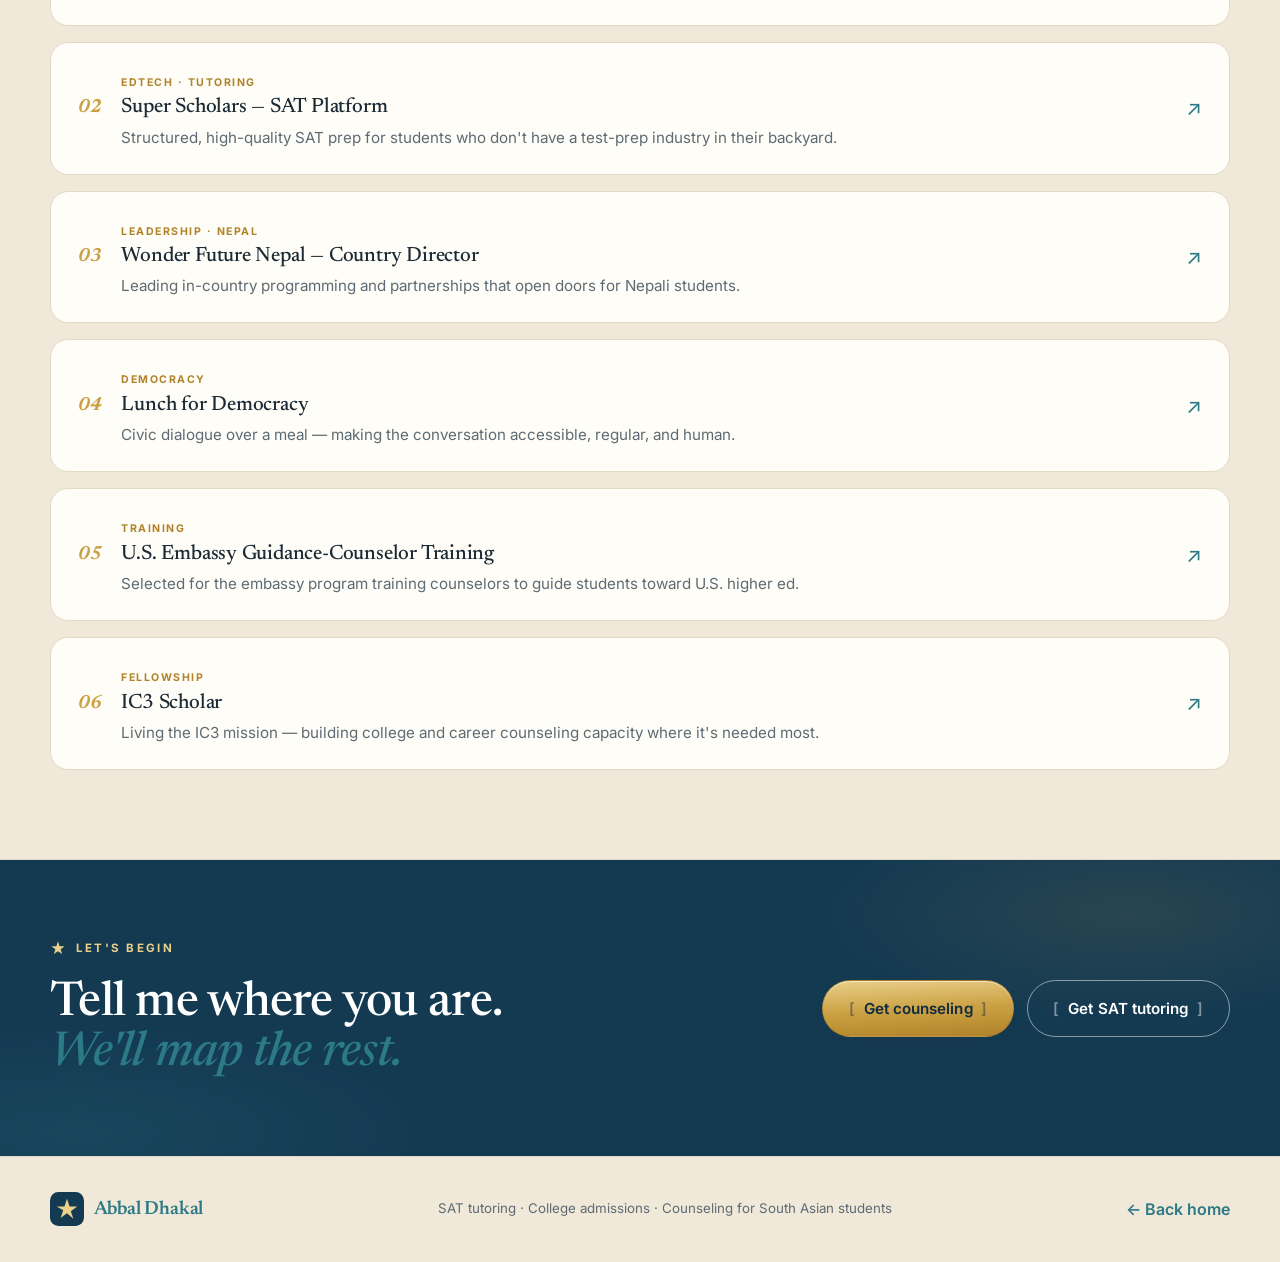
==== commit ce71ee55: "Rebuild site from scratch Fresh, more polished editorial design: - New design-token system, type sca" ====
--- a/about.html
+++ b/about.html
@@ -1,203 +1,122 @@
 <!DOCTYPE html>
 <html lang="en">
 <head>
-  <meta charset="UTF-8" />
-  <meta name="viewport" content="width=device-width, initial-scale=1.0" />
-  <title>About — Abbal Dhakal</title>
-  <meta name="description" content="The philosophy and projects behind Abbal Dhakal's tutoring and college counseling practice." />
-  <link rel="preconnect" href="https://fonts.googleapis.com" />
-  <link rel="preconnect" href="https://fonts.gstatic.com" crossorigin />
-  <link href="https://fonts.googleapis.com/css2?family=Newsreader:ital,opsz,wght@0,6..72,400;0,6..72,500;0,6..72,600;0,6..72,700;1,6..72,400;1,6..72,500&family=Inter:wght@400;500;600&display=swap" rel="stylesheet" />
-  <link rel="stylesheet" href="assets/css/styles.css" />
-  <link rel="icon" href="assets/img/favicon.svg" type="image/svg+xml" />
+<meta charset="UTF-8" />
+<meta name="viewport" content="width=device-width, initial-scale=1" />
+<title>About — Abbal Dhakal</title>
+<meta name="description" content="The philosophy and projects behind Abbal Dhakal's tutoring and college counseling practice." />
+<link rel="preconnect" href="https://fonts.googleapis.com" />
+<link rel="preconnect" href="https://fonts.gstatic.com" crossorigin />
+<link href="https://fonts.googleapis.com/css2?family=Newsreader:ital,opsz,wght@0,6..72,400;0,6..72,500;0,6..72,600;1,6..72,400;1,6..72,500&family=Inter:wght@400;500;600;700&display=swap" rel="stylesheet" />
+<link rel="stylesheet" href="assets/css/style.css" />
+<link rel="icon" href="data:image/svg+xml,%3Csvg xmlns='http://www.w3.org/2000/svg' viewBox='0 0 40 40'%3E%3Crect width='40' height='40' rx='10' fill='%23143A52'/%3E%3Cpath d='M20 8l3 9h9l-7.5 5.5 3 9L20 25l-7.5 5.5 3-9L8 17h9z' fill='%23EAD08A'/%3E%3C/svg%3E" />
 </head>
 <body>
-  <div class="grain" aria-hidden="true"></div>
 
-  <header class="site-head">
-    <nav class="nav wrap">
-      <a class="brand" href="index.html">
-        <svg class="brand-logo" viewBox="0 0 40 40" fill="none" aria-hidden="true">
-          <rect x="2" y="2" width="36" height="36" rx="10" fill="#1C3F5A"/>
-          <path d="M20 9l2.6 8H31l-6.8 5 2.6 8L20 25l-6.8 5 2.6-8L9 17h8.4z" fill="#E6CC83"/>
+<header class="nav">
+  <div class="container nav__in">
+    <a class="brand" href="index.html" aria-label="Abbal Dhakal — home">
+      <svg viewBox="0 0 40 40" aria-hidden="true"><rect width="40" height="40" rx="10" fill="#143A52"/><path d="M20 8l3 9h9l-7.5 5.5 3 9L20 25l-7.5 5.5 3-9L8 17h9z" fill="#EAD08A"/></svg>
+      <b>Abbal Dhakal</b>
+    </a>
+    <nav class="nav__links">
+      <a href="index.html#services">Services</a>
+      <a href="index.html#approach">Approach</a>
+      <a href="index.html#voices">Results</a>
+      <a href="about.html">About</a>
+      <a class="btn btn--sm btn--ink" href="index.html#contact">Work with me</a>
+    </nav>
+  </div>
+</header>
+
+<main>
+<section class="pad" style="padding-bottom:clamp(2rem,4vw,3rem)">
+  <div class="container">
+    <span class="kicker"><svg viewBox="0 0 24 24" fill="currentColor"><path d="M12 2l2.4 7.2H22l-6.1 4.5 2.3 7.3L12 16.9 5.8 21l2.3-7.3L2 9.2h7.6z"/></svg> About</span>
+    <h1 style="margin:1.2rem 0; max-width:18ch">An educator first — the counseling follows from that.</h1>
+    <p class="lead">I work with a small number of students at a time, because the good stuff
+       happens in the details: one essay, one score, one honest conversation.</p>
+  </div>
+</section>
+
+<section class="container about-grid" style="padding-bottom:clamp(2.5rem,5vw,4.5rem)">
+  <div class="prose">
+    <span class="kicker"><svg viewBox="0 0 24 24" fill="none" stroke="currentColor" stroke-width="2.4"><path d="M5 12h14"/></svg> My philosophy</span>
+    <!-- CUSTOMIZE ME: paste your real philosophy here -->
+    <p style="margin-top:1.1rem">Most students don't need to be pushed harder — they need someone
+      to help them see the shape of what they're already capable of. My job is to make the path
+      legible: to turn a vague, overwhelming process into a set of moves a sixteen-year-old can
+      actually make.</p>
+    <p class="pull">"The goal isn't admission anywhere. It's a fit — a place where a student keeps becoming themselves."</p>
+    <p>That's especially true for first-generation and South Asian students, who are often decoding
+      American admissions and their own ambitions at the same time. I've lived close to that work —
+      through the U.S. Embassy's guidance-counselor training, as an IC3 scholar, and as country
+      director of Wonder Future Nepal — and I bring that whole context into the room.</p>
+  </div>
+
+  <aside class="aside">
+    <div class="figure">
+      <div class="figure__arch">
+        <!-- CUSTOMIZE ME: replace with <img src="..." alt="Abbal Dhakal"> -->
+        <p class="figure__cap">Your photo here</p>
+        <svg class="figure__sil" viewBox="0 0 200 220" aria-hidden="true">
+          <circle cx="100" cy="74" r="46"/>
+          <path d="M20 220c0-46 36-80 80-80s80 34 80 80z"/>
         </svg>
-        <span class="brand-name">Abbal Dhakal</span>
-      </a>
-      <div class="nav-links">
-        <a href="index.html#services">Services</a>
-        <a href="index.html#results">Results</a>
-        <a href="index.html#voices">Voices</a>
-        <a href="about.html">About</a>
-        <a class="btn btn-sm" href="index.html#contact">Work with me</a>
       </div>
-    </nav>
-  </header>
+    </div>
+    <ul>
+      <li>Reach-certified counselor</li>
+      <li>IC3 Scholar</li>
+      <li>U.S. Embassy Guidance-Counselor Training</li>
+      <li>Country Director, Wonder Future Nepal</li>
+    </ul>
+  </aside>
+</section>
 
-  <main>
-    <!-- ===================== ABOUT HEADER ===================== -->
-    <section class="page-hero wrap">
-      <p class="eyebrow"><span class="tick"></span> About</p>
-      <h1 class="display">An educator first — the counseling follows from that.</h1>
-      <p class="lede">I work with a small number of students at a time, because the
-        good stuff happens in the details: one essay, one score, one honest conversation.</p>
-    </section>
+<section class="approach pad">
+  <div class="container">
+    <div class="s-head">
+      <span class="kicker"><svg viewBox="0 0 24 24" fill="none" stroke="currentColor" stroke-width="2.4"><path d="M5 12h14"/></svg> Beyond the desk</span>
+      <h2>Projects &amp; programs I build and lead.</h2>
+    </div>
+    <div class="projects">
+      <!-- CUSTOMIZE ME: set real hrefs -->
+      <a class="proj" href="#"><b class="ix">01</b><div><span class="tag">Civic education</span><h3>Youth Civic Launchpad</h3><p>Getting young people into the practice of citizenship — democracy as something you do, not just study.</p></div><span class="go">↗</span></a>
+      <a class="proj" href="#"><b class="ix">02</b><div><span class="tag">EdTech · Tutoring</span><h3>Super Scholars — SAT Platform</h3><p>Structured, high-quality SAT prep for students who don't have a test-prep industry in their backyard.</p></div><span class="go">↗</span></a>
+      <a class="proj" href="#"><b class="ix">03</b><div><span class="tag">Leadership · Nepal</span><h3>Wonder Future Nepal — Country Director</h3><p>Leading in-country programming and partnerships that open doors for Nepali students.</p></div><span class="go">↗</span></a>
+      <a class="proj" href="#"><b class="ix">04</b><div><span class="tag">Democracy</span><h3>Lunch for Democracy</h3><p>Civic dialogue over a meal — making the conversation accessible, regular, and human.</p></div><span class="go">↗</span></a>
+      <a class="proj" href="#"><b class="ix">05</b><div><span class="tag">Training</span><h3>U.S. Embassy Guidance-Counselor Training</h3><p>Selected for the embassy program training counselors to guide students toward U.S. higher ed.</p></div><span class="go">↗</span></a>
+      <a class="proj" href="#"><b class="ix">06</b><div><span class="tag">Fellowship</span><h3>IC3 Scholar</h3><p>Living the IC3 mission — building college and career counseling capacity where it's needed most.</p></div><span class="go">↗</span></a>
+    </div>
+  </div>
+</section>
 
-    <!-- ===================== PHILOSOPHY ===================== -->
-    <section class="about-grid wrap">
-      <div class="philosophy">
-        <p class="eyebrow"><span class="tick"></span> My philosophy</p>
+<section id="contact" class="contact">
+  <div class="container contact__in">
+    <div>
+      <span class="kicker kicker--light"><svg viewBox="0 0 24 24" fill="currentColor"><path d="M12 2l2.4 7.2H22l-6.1 4.5 2.3 7.3L12 16.9 5.8 21l2.3-7.3L2 9.2h7.6z"/></svg> Let's begin</span>
+      <h2 style="margin-top:1rem">Tell me where you are. <span class="em">We'll map the rest.</span></h2>
+    </div>
+    <div class="contact__cta">
+      <a class="btn btn--gold" href="mailto:abbal@superscholar.io?subject=Counseling%20inquiry">Get counseling</a>
+      <a class="btn btn--light" href="mailto:abbal@superscholar.io?subject=SAT%20tutoring%20inquiry">Get SAT tutoring</a>
+    </div>
+  </div>
+</section>
+</main>
 
-        <!-- CUSTOMIZE ME: paste your real philosophy here when ready -->
-        <p>Most students don't need to be pushed harder — they need someone to help
-           them see the shape of what they're already capable of. My job is to make the
-           path legible: to turn a vague, overwhelming process into a set of moves a
-           sixteen-year-old can actually make.</p>
+<footer class="foot">
+  <div class="container foot__in">
+    <a class="brand" href="index.html">
+      <svg viewBox="0 0 40 40" aria-hidden="true"><rect width="40" height="40" rx="10" fill="#143A52"/><path d="M20 8l3 9h9l-7.5 5.5 3 9L20 25l-7.5 5.5 3-9L8 17h9z" fill="#EAD08A"/></svg>
+      <b>Abbal Dhakal</b>
+    </a>
+    <small>SAT tutoring · College admissions · Counseling for South Asian students</small>
+    <a href="index.html">← Back home</a>
+  </div>
+</footer>
 
-        <p class="pull">&ldquo;The goal isn't admission anywhere. It's a fit — a place
-           where a student keeps becoming themselves.&rdquo;</p>
-
-        <p>That's especially true for first-generation and South Asian students, who
-           are often decoding American admissions and their own ambitions at the same time.
-           I've lived close to that work — through the U.S. Embassy's guidance-counselor
-           training, as an IC3 scholar, and as country director of Wonder Future Nepal —
-           and I bring that whole context into the room.</p>
-
-        <div class="note-card">
-          ✎ Placeholder philosophy — replace this section with your full statement when
-          you're ready. (In <code>about.html</code>, look for &ldquo;CUSTOMIZE ME&rdquo;.)
-        </div>
-      </div>
-
-      <aside class="about-portrait">
-        <div class="portrait-frame">
-          <!-- CUSTOMIZE ME: replace this <svg> with <img ... class="portrait-art"> once you have a photo -->
-          <svg class="portrait-art" viewBox="0 0 320 340" aria-label="Illustration of Abbal Dhakal">
-            <path class="skin" d="M64 340c0-58 43-96 96-96s96 38 96 96z"/>
-            <path class="skin" d="M160 84c33 0 55 26 55 63 0 39-25 69-55 69s-55-30-55-69c0-37 22-63 55-63z"/>
-            <g class="stroke">
-              <path d="M64 340c0-58 43-96 96-96s96 38 96 96"/>
-              <path d="M134 246c8 12 44 12 52 0"/>
-              <path d="M160 84c33 0 55 26 55 63 0 39-25 69-55 69s-55-30-55-69c0-37 22-63 55-63z"/>
-              <path d="M104 150c-7-48 33-72 56-72s63 24 56 72"/>
-            </g>
-            <g class="stroke thin">
-              <path d="M129 150c6-5 17-5 23 0"/>
-              <path d="M168 150c6-5 17-5 23 0"/>
-              <path d="M158 160v18c0 4-4 6-9 7"/>
-              <path d="M137 196c13 11 33 11 46 0"/>
-            </g>
-          </svg>
-          <svg class="scribble" viewBox="0 0 320 320" aria-hidden="true"><circle cx="160" cy="160" r="150"/></svg>
-        </div>
-        <ul class="about-cred-list">
-          <li>Reach-certified counselor</li>
-          <li>IC3 Scholar</li>
-          <li>U.S. Embassy Guidance-Counselor Training</li>
-          <li>Country Director, Wonder Future Nepal</li>
-        </ul>
-      </aside>
-    </section>
-
-    <!-- ===================== PROJECTS ===================== -->
-    <section class="projects wrap">
-      <header class="section-head">
-        <p class="eyebrow"><span class="tick"></span> My work beyond the desk</p>
-        <h2 class="display">Projects &amp; programs I build and lead.</h2>
-      </header>
-
-      <div class="project-list">
-        <!-- CUSTOMIZE ME: set the real href on each project -->
-        <a class="project" href="#">
-          <span class="project-ix">01</span>
-          <div>
-            <span class="project-tag">Civic education</span>
-            <h3>Youth Civic Launchpad</h3>
-            <p>A program getting young people into the practice of citizenship — democracy as something you do, not just study.</p>
-          </div>
-          <span class="project-go">↗</span>
-        </a>
-
-        <a class="project" href="#">
-          <span class="project-ix">02</span>
-          <div>
-            <span class="project-tag">EdTech · Tutoring</span>
-            <h3>Super Scholars — SAT Tutoring Platform</h3>
-            <p>A platform bringing structured, high-quality SAT prep to students who don't have a test-prep industry in their backyard.</p>
-          </div>
-          <span class="project-go">↗</span>
-        </a>
-
-        <a class="project" href="#">
-          <span class="project-ix">03</span>
-          <div>
-            <span class="project-tag">Leadership · Nepal</span>
-            <h3>Wonder Future Nepal — Country Director</h3>
-            <p>Leading in-country programming and partnerships that open doors for Nepali students.</p>
-          </div>
-          <span class="project-go">↗</span>
-        </a>
-
-        <a class="project" href="#">
-          <span class="project-ix">04</span>
-          <div>
-            <span class="project-tag">Democracy</span>
-            <h3>Lunch for Democracy</h3>
-            <p>Conversations over a meal — making civic dialogue accessible, regular, and human.</p>
-          </div>
-          <span class="project-go">↗</span>
-        </a>
-
-        <a class="project" href="#">
-          <span class="project-ix">05</span>
-          <div>
-            <span class="project-tag">Training</span>
-            <h3>U.S. Embassy Guidance-Counselor Training</h3>
-            <p>Selected for the embassy's program training counselors to guide students toward U.S. higher education.</p>
-          </div>
-          <span class="project-go">↗</span>
-        </a>
-
-        <a class="project" href="#">
-          <span class="project-ix">06</span>
-          <div>
-            <span class="project-tag">Fellowship</span>
-            <h3>IC3 Scholar</h3>
-            <p>Living the IC3 mission — building career and college counseling capacity in schools that need it most.</p>
-          </div>
-          <span class="project-go">↗</span>
-        </a>
-      </div>
-    </section>
-
-    <!-- ===================== CONTACT CTA ===================== -->
-    <section id="contact" class="contact">
-      <div class="wrap contact-inner">
-        <div>
-          <p class="eyebrow eyebrow-light"><span class="tick"></span> Let's begin</p>
-          <h2 class="display">Tell me where you are. We'll map the rest.</h2>
-        </div>
-        <div class="contact-actions">
-          <a class="btn btn-gold" href="mailto:abbal@superscholar.io?subject=Counseling%20inquiry">Get counseling</a>
-          <a class="btn btn-ghost btn-ghost-light" href="mailto:abbal@superscholar.io?subject=SAT%20tutoring%20inquiry">Get SAT tutoring</a>
-        </div>
-      </div>
-    </section>
-  </main>
-
-  <footer class="site-foot">
-    <div class="wrap foot-inner">
-      <span class="brand">
-        <svg class="brand-logo" viewBox="0 0 40 40" fill="none" aria-hidden="true">
-          <rect x="2" y="2" width="36" height="36" rx="10" fill="#1C3F5A"/>
-          <path d="M20 9l2.6 8H31l-6.8 5 2.6 8L20 25l-6.8 5 2.6-8L9 17h8.4z" fill="#E6CC83"/>
-        </svg>
-        <span class="brand-name">Abbal Dhakal</span>
-      </span>
-      <p class="foot-note">SAT tutoring · College admissions · Counseling for South Asian students</p>
-      <a href="index.html">← Back home</a>
-    </div>
-  </footer>
-
-  <script src="assets/js/main.js"></script>
+<script src="assets/js/app.js"></script>
 </body>
 </html>
--- a/assets/css/style.css
+++ b/assets/css/style.css
@@ -0,0 +1,293 @@
+/* ============================================================
+   Abbal Dhakal — SAT tutoring · admissions · counseling
+   Built from scratch. Warm "educator's notebook" editorial style.
+   No image files — illustrations, icons, doodles are inline SVG/CSS.
+   ============================================================ */
+
+/* ---------- design tokens ---------- */
+:root{
+  --paper:    #F7F2E8;
+  --paper-2:  #F0E8D8;
+  --ink:      #1B2A35;
+  --navy:     #143A52;
+  --navy-2:   #0F2C40;
+  --teal:     #2C7A86;
+  --teal-2:   #235F69;
+  --gold:     #CBA043;
+  --gold-2:   #B0822A;
+  --gold-soft:#EAD08A;
+  --muted:    #5E6B74;
+  --line:     #E3DAC6;
+  --line-2:   #D6CBB0;
+  --card:     #FFFDF7;
+
+  --serif: "anthropic-serif","Newsreader",Georgia,"Times New Roman",serif;
+  --sans:  "Inter",system-ui,-apple-system,"Segoe UI",Roboto,sans-serif;
+
+  --container: 1180px;
+  --radius: 18px;
+  --radius-lg: 28px;
+
+  --shadow-1: 0 1px 0 rgba(27,42,53,.04), 0 14px 30px -22px rgba(27,42,53,.4);
+  --shadow-2: 0 30px 60px -34px rgba(20,58,82,.5);
+  --ring: 0 0 0 4px rgba(203,160,67,.22);
+}
+
+/* ---------- reset ---------- */
+*,*::before,*::after{ box-sizing:border-box; }
+html{ scroll-behavior:smooth; -webkit-text-size-adjust:100%; }
+body{
+  margin:0;
+  font-family:var(--sans);
+  font-size:clamp(16px,1.05vw,17.5px);
+  line-height:1.65;
+  color:var(--ink);
+  background-color:var(--paper);
+  /* faint notebook dot-grid — texture without clutter */
+  background-image:radial-gradient(rgba(20,58,82,.05) 1px, transparent 1.4px);
+  background-size:24px 24px;
+  -webkit-font-smoothing:antialiased;
+  text-rendering:optimizeLegibility;
+  overflow-x:hidden;
+}
+img,svg{ display:block; max-width:100%; }
+a{ color:inherit; text-decoration:none; }
+button{ font:inherit; }
+::selection{ background:var(--gold-soft); color:var(--navy-2); }
+
+/* ---------- layout ---------- */
+.container{ width:min(var(--container),100% - 2.4rem); margin-inline:auto; }
+section{ position:relative; }
+
+/* ---------- type ---------- */
+.serif{ font-family:var(--serif); }
+h1,h2,h3{ font-family:var(--serif); font-weight:500; letter-spacing:-.015em; line-height:1.04; margin:0; color:var(--ink); }
+h1{ font-size:clamp(2.7rem,6vw,4.6rem); }
+h2{ font-size:clamp(2rem,4vw,3rem); }
+h3{ font-size:1.3rem; letter-spacing:-.01em; line-height:1.2; }
+.em{ font-style:italic; color:var(--teal); font-weight:500; }
+
+.kicker{
+  display:inline-flex; align-items:center; gap:.6rem;
+  font-size:.72rem; font-weight:700; letter-spacing:.2em; text-transform:uppercase;
+  color:var(--gold-2);
+}
+.kicker svg{ width:16px; height:16px; color:var(--gold); }
+.kicker--light{ color:var(--gold-soft); }
+.kicker--light svg{ color:var(--gold-soft); }
+
+.lead{ font-size:1.15rem; color:var(--muted); line-height:1.6; max-width:48ch; }
+
+/* hand-drawn underline under a headline word */
+.mark{ position:relative; white-space:nowrap; }
+.mark > svg{ position:absolute; left:-2%; bottom:-.26em; width:104%; height:.42em;
+  fill:none; stroke:var(--gold); stroke-width:7; stroke-linecap:round; overflow:visible;
+  stroke-dasharray:240; stroke-dashoffset:240; animation:draw 1s .35s ease forwards; }
+@keyframes draw{ to{ stroke-dashoffset:0; } }
+
+/* ---------- buttons ---------- */
+.btn{
+  --pad:.95rem 1.6rem;
+  position:relative; display:inline-flex; align-items:center; gap:.45rem;
+  padding:var(--pad); border-radius:999px; border:1.6px solid transparent;
+  font-size:.95rem; font-weight:600; letter-spacing:.005em; cursor:pointer;
+  transition:transform .16s ease, box-shadow .18s ease, background .18s, color .18s, border-color .18s;
+  white-space:nowrap;
+}
+.btn::before{ content:"["; opacity:.45; margin-right:.1rem; }
+.btn::after{ content:"]"; opacity:.45; margin-left:.1rem; }
+.btn--sm{ --pad:.55rem 1.05rem; font-size:.82rem; }
+
+.btn--gold{
+  background:linear-gradient(177deg,var(--gold-soft),var(--gold) 52%,var(--gold-2));
+  color:var(--navy-2); border-color:rgba(155,114,30,.55);
+  box-shadow:inset 0 1px 0 rgba(255,255,255,.55), var(--shadow-1);
+}
+.btn--gold:hover{ transform:translateY(-2px); box-shadow:inset 0 1px 0 rgba(255,255,255,.65), 0 18px 30px -14px rgba(176,130,42,.8); }
+.btn--gold:active{ transform:translateY(0) scale(.99); filter:brightness(.97); }
+
+.btn--ink{ background:transparent; color:var(--navy); border-color:var(--navy); }
+.btn--ink:hover{ transform:translateY(-2px); background:var(--navy); color:var(--paper); }
+.btn--ink:active{ transform:translateY(0) scale(.99); background:var(--navy-2); }
+
+.btn--light{ background:transparent; color:#fff; border-color:rgba(255,255,255,.5); }
+.btn--light:hover{ background:#fff; color:var(--navy-2); }
+
+/* ---------- nav ---------- */
+.nav{ position:sticky; top:0; z-index:50;
+  background:color-mix(in srgb,var(--paper) 86%, transparent);
+  backdrop-filter:blur(10px); border-bottom:1px solid var(--line); }
+.nav__in{ display:flex; align-items:center; justify-content:space-between; padding:.85rem 0; }
+.brand{ display:inline-flex; align-items:center; gap:.6rem; }
+.brand svg{ width:34px; height:34px; }
+.brand b{ font-family:var(--serif); font-weight:600; font-size:1.2rem; letter-spacing:-.01em; }
+.nav__links{ display:flex; align-items:center; gap:1.7rem; }
+.nav__links a:not(.btn){ font-size:.82rem; font-weight:600; letter-spacing:.08em; text-transform:uppercase; color:var(--muted); }
+.nav__links a:not(.btn):hover{ color:var(--navy); }
+
+/* ---------- hero ---------- */
+.hero{ padding:clamp(3rem,7vw,6.5rem) 0 clamp(2.5rem,4vw,4rem); }
+.hero__grid{ display:grid; grid-template-columns:1.05fr .95fr; gap:clamp(2rem,5vw,4.5rem); align-items:center; }
+.hero h1{ margin:1.3rem 0; max-width:13ch; }
+.hero .lead{ margin-bottom:2rem; }
+
+.creds{ list-style:none; margin:0 0 2rem; padding:0; display:grid; gap:.55rem; }
+.creds li{ display:flex; align-items:center; gap:.7rem; font-weight:500; font-size:.98rem; }
+.creds li sup{ font-size:.6em; }
+.creds svg{ width:15px; height:15px; flex:none; color:var(--gold); }
+.cta{ display:flex; flex-wrap:wrap; gap:.8rem; }
+
+/* hero figure — arch frame + silhouette placeholder */
+.figure{ position:relative; justify-self:center; width:min(380px,84vw); }
+.figure__arch{
+  position:relative; aspect-ratio:4/5; overflow:hidden;
+  border-radius:48% 48% 20px 20px / 38% 38% 8px 8px;
+  background:linear-gradient(170deg,#FBF6EC 0%, #E9EEE9 55%, #DCEAE9 100%);
+  border:1.6px solid var(--navy); box-shadow:var(--shadow-2);
+}
+.figure__arch::after{ content:""; position:absolute; inset:0;
+  background:radial-gradient(120% 80% at 50% 8%, rgba(203,160,67,.18), transparent 55%); }
+.figure__sil{ position:absolute; left:50%; bottom:0; transform:translateX(-50%); width:88%; height:88%; }
+.figure__sil path{ fill:var(--navy); opacity:.9; }
+.figure__cap{ position:absolute; left:50%; top:18px; transform:translateX(-50%); z-index:3;
+  margin:0; font-size:.7rem; letter-spacing:.03em; color:var(--navy);
+  background:rgba(255,253,247,.9); border:1px dashed var(--line-2); border-radius:999px;
+  padding:.3rem .8rem; white-space:nowrap; }
+.figure__tag{ position:absolute; left:-7%; bottom:11%; z-index:4;
+  background:var(--card); border:1px solid var(--line); border-radius:14px;
+  padding:.7rem .9rem; box-shadow:var(--shadow-1); display:flex; align-items:center; gap:.6rem;
+  transform:rotate(-3deg); }
+.figure__tag b{ font-family:var(--serif); font-size:1.7rem; color:var(--teal); line-height:1; }
+.figure__tag span{ font-size:.72rem; color:var(--muted); line-height:1.15; }
+.figure__star{ position:absolute; right:-6%; top:4%; width:46px; color:var(--gold); z-index:4; }
+.figure__arrow{ position:absolute; left:-22%; top:30%; width:90px; color:var(--teal); z-index:1; opacity:.7; }
+
+/* ---------- logos marquee ---------- */
+.logos{ background:var(--navy); color:#EDE7D6; padding:1.5rem 0 1.8rem; overflow:hidden; }
+.logos__label{ text-align:center; font-size:.7rem; letter-spacing:.26em; text-transform:uppercase; color:var(--gold-soft); margin-bottom:1.1rem; }
+.marquee{ overflow:hidden; -webkit-mask-image:linear-gradient(90deg,transparent,#000 8%,#000 92%,transparent); mask-image:linear-gradient(90deg,transparent,#000 8%,#000 92%,transparent); }
+.marquee__row{ display:flex; align-items:center; width:max-content; animation:scroll 46s linear infinite; }
+.marquee:hover .marquee__row{ animation-play-state:paused; }
+.marquee__row span{ font-family:var(--serif); font-size:1.4rem; padding:0 2rem; opacity:.78; position:relative; transition:opacity .2s,color .2s; }
+.marquee__row span::after{ content:"✦"; position:absolute; right:-.3em; top:46%; transform:translateY(-50%); font-size:.55em; color:var(--gold); opacity:.65; }
+.marquee__row span:hover{ opacity:1; color:#fff; }
+@keyframes scroll{ to{ transform:translateX(-50%); } }
+
+/* ---------- section heading ---------- */
+.s-head{ max-width:40ch; margin-bottom:clamp(2rem,4vw,3rem); }
+.s-head h2{ margin:.9rem 0 0; }
+.pad{ padding:clamp(3.5rem,7vw,6.5rem) 0; }
+
+/* ---------- services ---------- */
+.grid-3{ display:grid; grid-template-columns:repeat(3,1fr); gap:1.4rem; }
+.svc{ background:var(--card); border:1px solid var(--line); border-radius:var(--radius);
+  padding:1.9rem 1.7rem; position:relative; transition:transform .2s ease, box-shadow .2s ease, border-color .2s; }
+.svc:hover{ transform:translateY(-6px); box-shadow:var(--shadow-2); border-color:var(--gold-soft); }
+.svc__ico{ width:46px; height:46px; color:var(--teal); }
+.svc__ico svg{ width:100%; height:100%; fill:none; stroke:currentColor; stroke-width:1.6; stroke-linecap:round; stroke-linejoin:round; }
+.svc:hover .svc__ico{ color:var(--gold-2); }
+.svc__n{ position:absolute; top:1.6rem; right:1.7rem; font-family:var(--serif); font-style:italic; color:var(--gold); opacity:.7; }
+.svc h3{ margin:1rem 0 .5rem; }
+.svc p{ margin:0 0 1.1rem; color:var(--muted); font-size:.97rem; }
+.svc a{ font-weight:600; color:var(--teal); border-bottom:2px solid transparent; padding-bottom:1px; transition:.2s; }
+.svc a:hover{ color:var(--gold-2); border-color:var(--gold); }
+
+/* ---------- approach ---------- */
+.approach{ background:var(--paper-2); border-block:1px solid var(--line); }
+.steps{ display:grid; grid-template-columns:repeat(3,1fr); gap:1.6rem; margin-top:1rem; }
+.step{ position:relative; }
+.step b{ font-family:var(--serif); font-style:italic; font-size:1.5rem; color:var(--gold-2); }
+.step h3{ margin:.35rem 0 .45rem; }
+.step p{ margin:0; color:var(--muted); font-size:.96rem; }
+.step__arrow{ position:absolute; right:-1.4rem; top:.3rem; width:40px; color:var(--teal); opacity:.6; }
+.step:last-child .step__arrow{ display:none; }
+
+/* ---------- stats ---------- */
+.stats{ display:grid; grid-template-columns:repeat(4,1fr); gap:1.2rem;
+  background:var(--card); border:1px solid var(--line); border-radius:var(--radius-lg);
+  padding:clamp(1.6rem,3vw,2.4rem); box-shadow:var(--shadow-1); }
+.stat{ text-align:center; padding:.4rem; }
+.stat b{ display:block; font-family:var(--serif); font-size:clamp(2rem,3.4vw,2.8rem); color:var(--navy); line-height:1; }
+.stat span{ display:block; margin-top:.45rem; font-size:.82rem; color:var(--muted); letter-spacing:.02em; }
+.stat + .stat{ border-left:1px solid var(--line); }
+
+/* ---------- testimonials ---------- */
+.quote{ background:var(--card); border:1px solid var(--line); border-radius:var(--radius);
+  padding:1.8rem 1.7rem; transition:transform .2s ease, box-shadow .2s ease; }
+.quote:hover{ transform:translateY(-4px); box-shadow:var(--shadow-1); }
+.quote__star{ color:var(--gold); display:flex; gap:.15rem; margin-bottom:.9rem; }
+.quote__star svg{ width:17px; height:17px; }
+.quote blockquote{ margin:0 0 1.4rem; font-size:1.05rem; line-height:1.55; }
+.quote figcaption{ display:flex; align-items:center; gap:.8rem; border-top:1px solid var(--line); padding-top:1rem; }
+.avatar{ width:44px; height:44px; flex:none; border-radius:50%; display:grid; place-items:center;
+  font-family:var(--serif); font-weight:600; font-size:1.1rem; color:#fff; }
+.avatar--1{ background:var(--navy); } .avatar--2{ background:var(--teal); } .avatar--3{ background:var(--gold-2); }
+.quote figcaption div{ display:flex; flex-direction:column; line-height:1.25; }
+.quote figcaption small{ color:var(--muted); }
+
+/* ---------- contact band ---------- */
+.contact{ background:var(--navy); color:#F2ECDD; overflow:hidden; }
+.contact::before{ content:""; position:absolute; inset:0; opacity:.5; pointer-events:none;
+  background:radial-gradient(40% 60% at 88% 18%, rgba(203,160,67,.22), transparent 60%),
+            radial-gradient(46% 60% at 6% 92%, rgba(44,122,134,.4), transparent 60%); }
+.contact__in{ position:relative; display:flex; flex-wrap:wrap; align-items:center; justify-content:space-between; gap:2rem;
+  padding:clamp(3.5rem,6vw,5.5rem) 0; }
+.contact h2{ color:#fff; max-width:16ch; }
+.contact .lead{ color:#CFC9BA; }
+.contact__cta{ display:flex; flex-wrap:wrap; gap:.8rem; }
+
+/* ---------- footer ---------- */
+.foot{ background:var(--paper-2); border-top:1px solid var(--line); }
+.foot__in{ display:flex; flex-wrap:wrap; align-items:center; justify-content:space-between; gap:1rem; padding:2.2rem 0; }
+.foot small{ color:var(--muted); }
+.foot a{ font-weight:600; color:var(--teal); }
+
+/* ---------- about page ---------- */
+.about-grid{ display:grid; grid-template-columns:1.35fr .65fr; gap:clamp(2rem,5vw,4rem); align-items:start; }
+.prose p{ font-size:1.12rem; }
+.prose .pull{ font-family:var(--serif); font-style:italic; font-size:1.55rem; line-height:1.32; color:var(--navy);
+  border-left:3px solid var(--gold); padding-left:1.3rem; margin:1.8rem 0; }
+.aside{ position:sticky; top:96px; display:grid; gap:1.1rem; }
+.aside .figure{ width:100%; max-width:280px; justify-self:start; }
+.aside ul{ list-style:none; margin:0; padding:0; display:grid; gap:.5rem; }
+.aside li{ display:flex; gap:.55rem; font-size:.95rem; }
+.aside li::before{ content:"✦"; color:var(--gold); }
+
+.projects{ display:grid; gap:1rem; }
+.proj{ display:grid; grid-template-columns:auto 1fr auto; align-items:center; gap:1.2rem;
+  background:var(--card); border:1px solid var(--line); border-radius:var(--radius); padding:1.5rem 1.7rem;
+  transition:transform .2s ease, box-shadow .2s ease, border-color .2s; }
+.proj:hover{ transform:translateX(6px); box-shadow:var(--shadow-1); border-color:var(--gold-soft); }
+.proj b.ix{ font-family:var(--serif); font-style:italic; color:var(--gold); font-size:1.2rem; }
+.proj .tag{ font-size:.66rem; text-transform:uppercase; letter-spacing:.14em; font-weight:700; color:var(--gold-2); }
+.proj h3{ margin:.2rem 0; }
+.proj p{ margin:0; color:var(--muted); font-size:.95rem; }
+.proj .go{ font-size:1.3rem; color:var(--teal); transition:transform .2s; }
+.proj:hover .go{ transform:translate(3px,-3px); }
+
+/* ---------- reveal ---------- */
+.reveal{ opacity:0; transform:translateY(18px); transition:opacity .7s ease, transform .7s ease; }
+.reveal.in{ opacity:1; transform:none; }
+
+/* ---------- responsive ---------- */
+@media (max-width:900px){
+  .hero__grid{ grid-template-columns:1fr; }
+  .figure{ order:-1; }
+  .grid-3,.steps{ grid-template-columns:1fr; }
+  .step__arrow{ display:none; }
+  .stats{ grid-template-columns:repeat(2,1fr); gap:0; }
+  .stat:nth-child(3){ border-left:none; } .stat{ border-top:1px solid var(--line); }
+  .stat:nth-child(-n+2){ border-top:none; }
+  .about-grid{ grid-template-columns:1fr; }
+  .aside{ position:static; order:-1; }
+  .nav__links a:not(.btn){ display:none; }
+}
+@media (max-width:560px){
+  .stats{ grid-template-columns:1fr; } .stat + .stat{ border-left:none; }
+  .proj{ grid-template-columns:auto 1fr; } .proj .go{ display:none; }
+}
+@media (prefers-reduced-motion:reduce){
+  *{ animation:none !important; }
+  .reveal{ opacity:1; transform:none; }
+  .mark > svg{ stroke-dashoffset:0; }
+}
